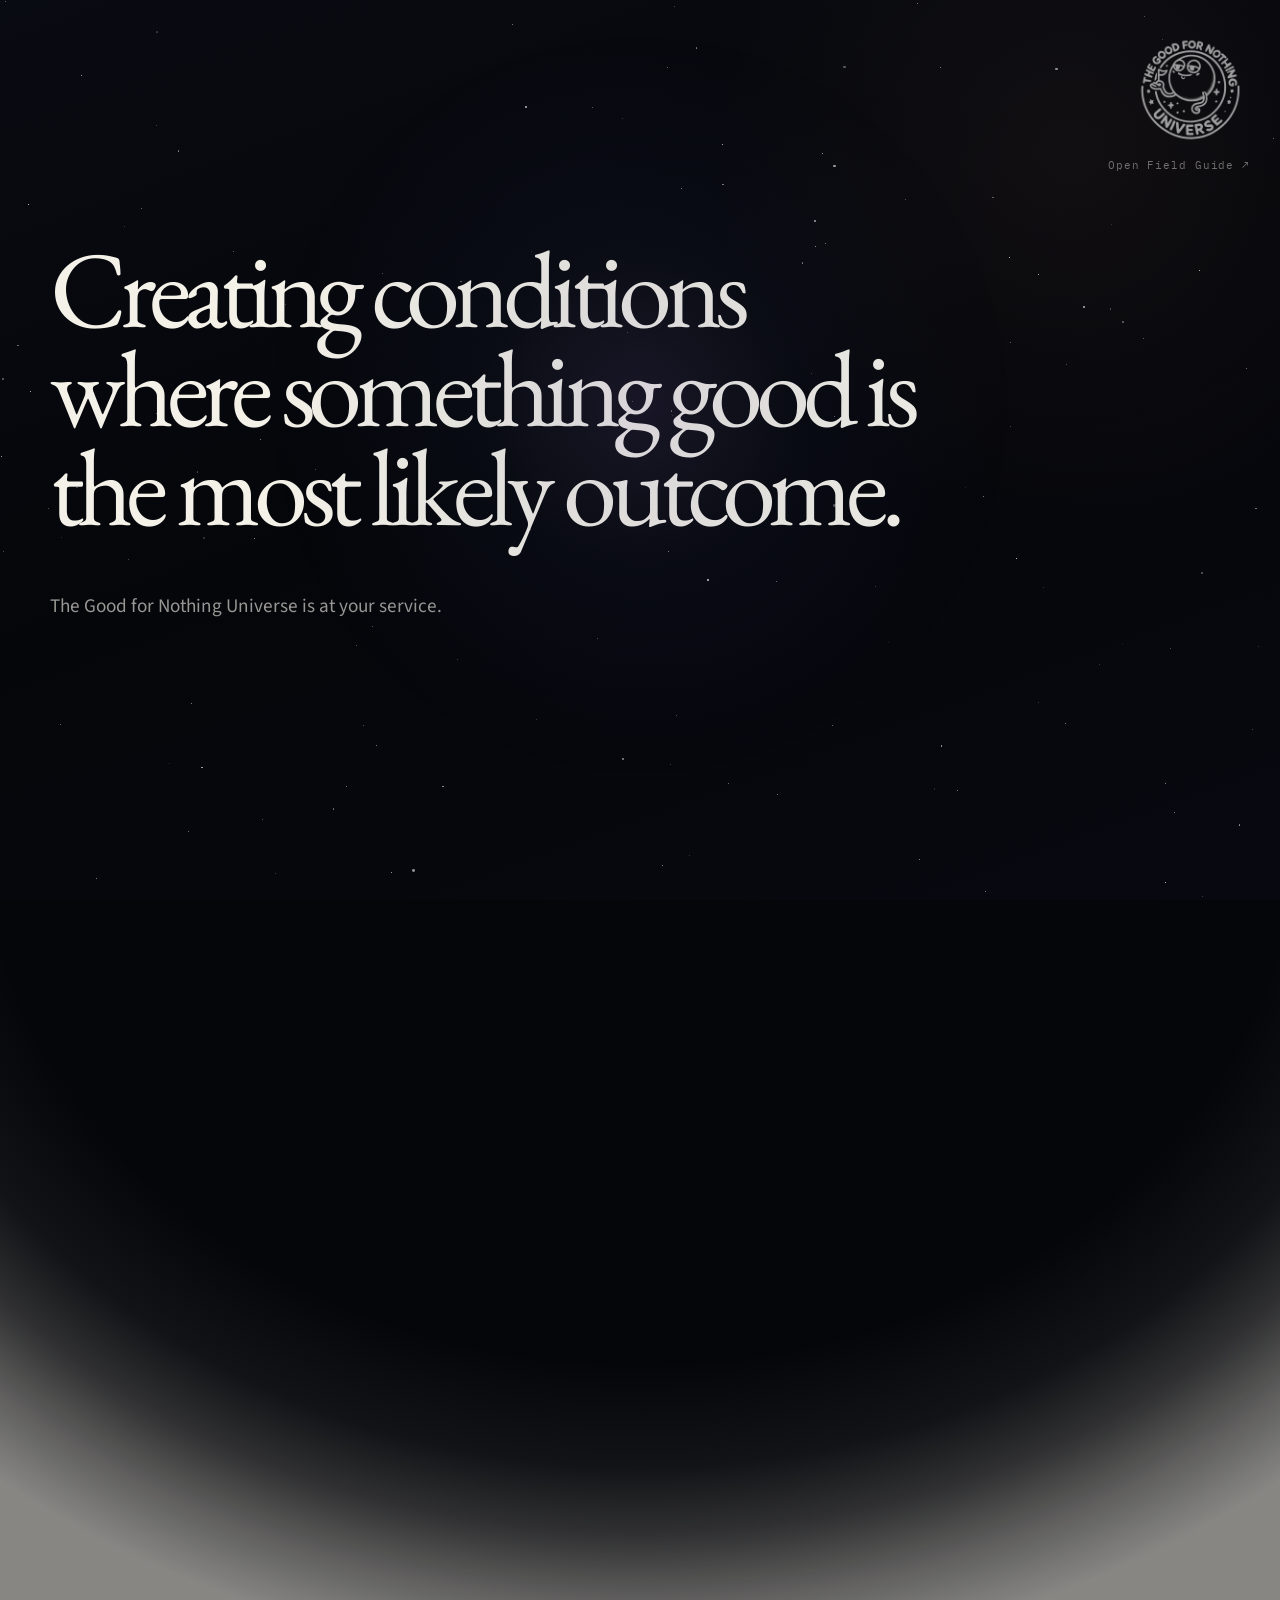
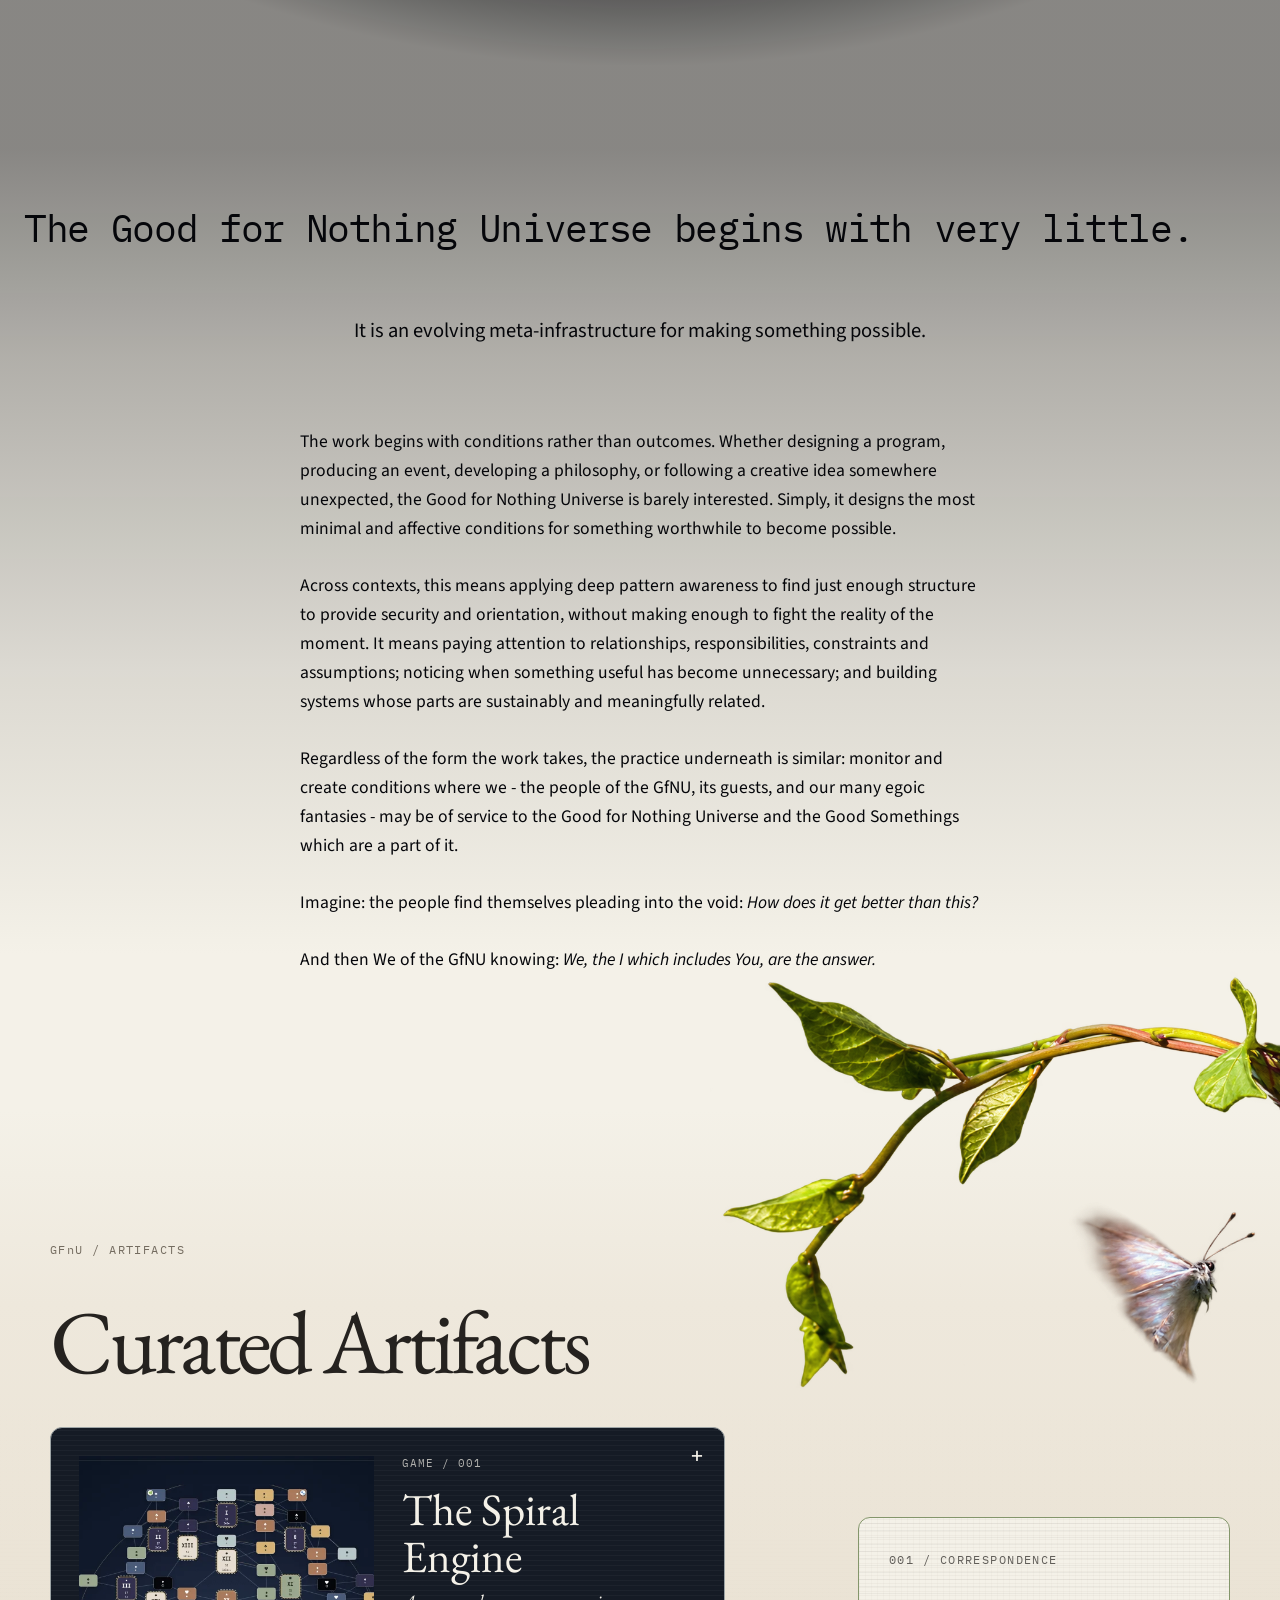
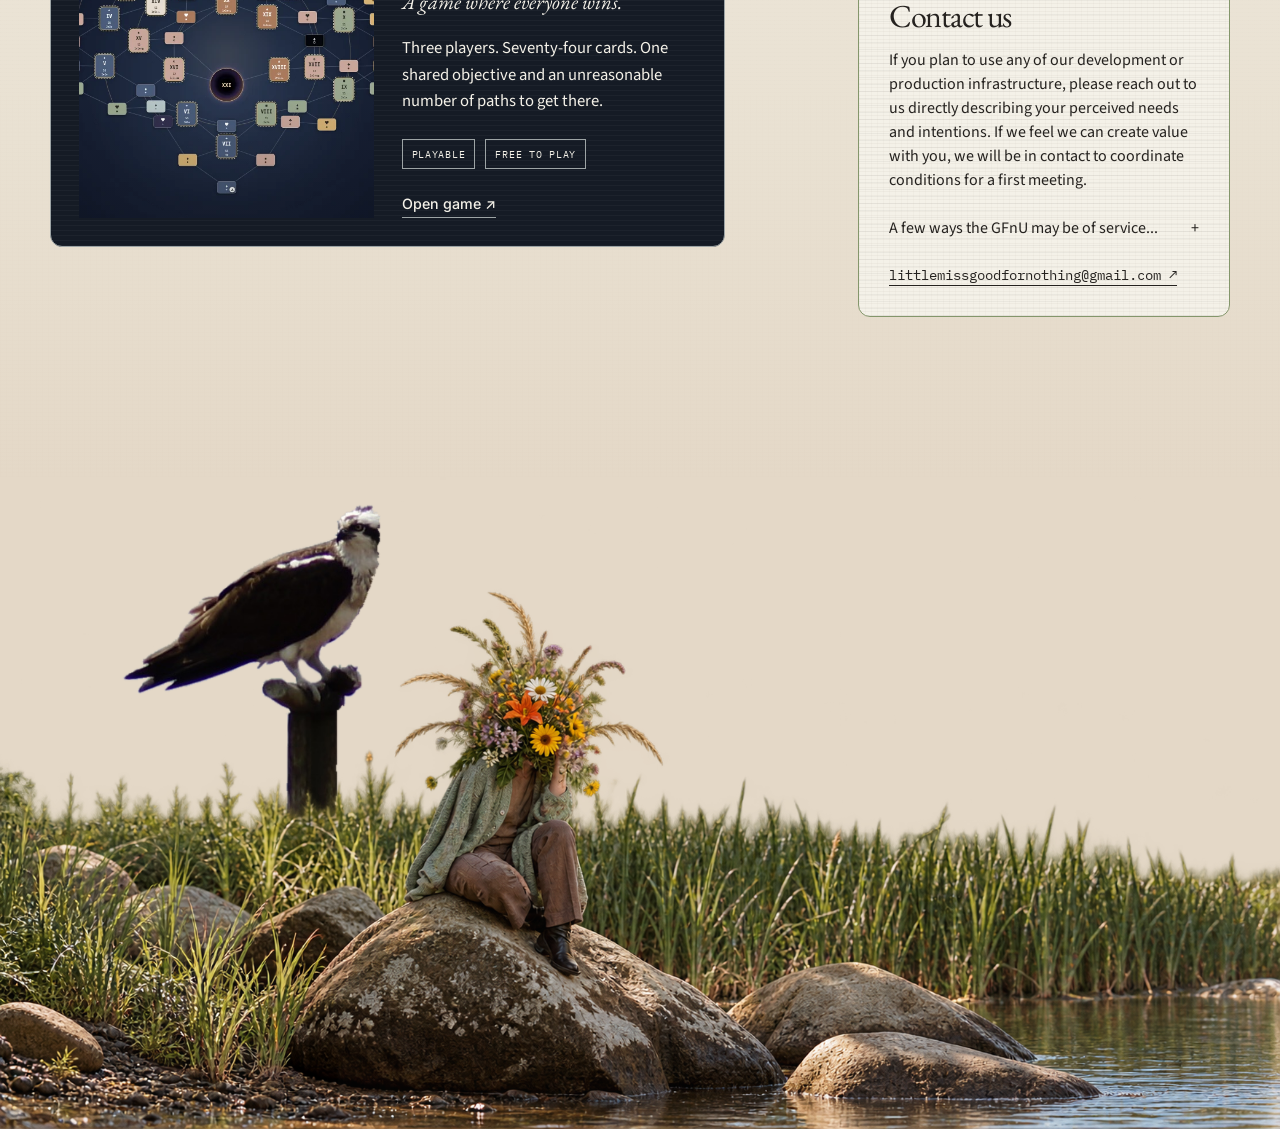
==== index.html @ e0a8537e "replace osprey photo and adjust layering.html" ====
<!doctype html>
<html lang="en">
<head>
<meta charset="utf-8">
<meta name="viewport" content="width=device-width,initial-scale=1">
<meta name="theme-color" content="#05060a">
<title>Good for Nothing</title>
<link rel="preconnect" href="https://fonts.googleapis.com">
<link rel="preconnect" href="https://fonts.gstatic.com" crossorigin>
<link href="https://fonts.googleapis.com/css2?family=EB+Garamond:wght@400;500&family=IBM+Plex+Mono:wght@400;500&family=Inter:wght@400;500&family=Source+Sans+3:wght@400;500&display=swap" rel="stylesheet">
<style>
:root{
  --x:50%;
  --y:45%;
  --ink:#f4f1e8;
  --muted:rgba(244,241,232,.62);
  --open-sky: #8FB8C7;
  --weathered-teal: #4F8F8A;
  --lichen: #84966B;
  --terracotta: #B66F52;
  --pink-salt: #D0A19A;
  --font-display: "EB Garamond", serif;
  --font-body: "Source Sans 3", sans-serif;
  --font-ui: "Inter", sans-serif;
  --font-correspondence: "IBM Plex Mono", monospace;
  --radius:12px;
}
*{box-sizing:border-box}
html {
  width: 100%;
  max-width: 100%;
  overflow-x: clip;
}

body {
  margin: 0;
  width: 100%;
  max-width: 100%;
  overflow-x: clip;

  background: #05060a;
  color: var(--ink);
  font-family: var(--font-body);
}
.cosmos{
  position:fixed;
  inset:0;
  z-index:-2;
  overflow:hidden;
  background:
    radial-gradient(
      circle at 84% 18%,
      rgba(169,122,93,.07),
      transparent 28%
    ),
    linear-gradient(
      160deg,
      #090b12,
      #05060a 48%,
      #080810
    );
}
.star{
  position:absolute;
  border-radius:50%;
  background:white;
  pointer-events:none;
}
.page-glow {
  position: fixed;
  inset: 0;
  z-index: 2;
  pointer-events: none;
  mix-blend-mode: normal;
  background:
    radial-gradient(
      circle at var(--x) var(--y),
      color-mix(in srgb, var(--orb-color) 20%, transparent),
      rgba(49, 64, 109, .09) 20%,
      transparent 46%
    );
}
main{
  min-height:100svh;
  width:min(1180px,calc(100% - 48px));
  margin:auto;
  display:flex;
  flex-direction:column;
  justify-content:center;
padding: 8vh 0;
}
.earthward {
  position: relative;
  isolation: isolate;
}

.ground {
  position: relative;
  z-index: 2;
  overflow-x: clip;
}

.artifacts {
  z-index: 1;
}
.descent {
  height: 85vh;
  background:
    radial-gradient(
      ellipse 105% 145% at 50% -10%,
      transparent 0%,
      transparent 48%,
      rgba(244, 241, 232, .06) 58%,
      rgba(244, 241, 232, .18) 64%,
      rgba(244, 241, 232, .38) 70%,
      rgba(244, 241, 232, .55) 76%
    );
}
.ground {
  min-height: 100svh;
  color: #05060a;
  padding: 12vh max(24px, calc((100% - 1400px) / 2));
  background:
  linear-gradient(
  to bottom,
  rgba(244, 241, 232, .55) 0%,
  rgba(244, 241, 232, .55) 8%,
  rgba(244, 241, 232, .72) 28%,
  rgba(244, 241, 232, .9) 58%,
  var(--ink) 85%
);
}
.ground h2.intro-mono {
  font-family: var(--gfn-font-mono, "IBM Plex Mono", monospace);
  font-size: clamp(2.2rem, 3vw, 4rem);
  font-weight: 400;
  line-height: 1.2;
  letter-spacing: -0.035em;
}


.ground-intro {
  margin: 64px auto 0;
  max-width: 680px;
  color: #05060a;
  font-family: var(--font-body);
  font-size: clamp(1.15rem, 1.6vw, 1.4rem);
  line-height: 1.55;
  text-align: center;
}
.ground-body {
  max-width: 680px;
  margin: 80px auto 0;
  display: flex;
  flex-direction: column;
}
.ground-body p {
  width: 100%;
  margin: 0 0 28px;
  color: #05060a;
  font-family: var(--font-body);
  font-size: 1.1rem;
  line-height: 1.65;
}
.logo{
  width:120px;
  height:auto;
  margin-bottom:0px;
  align-self:flex-end;
  opacity: .62;
  transition:opacity 1.5s ease; 
  animation: float 12s ease-in-out infinite;
  }
.logo-button {
  position: absolute;
  top: 30px;
  right: 30px;

  display: flex;
  flex-direction: column-reverse;
  align-items: center;
  gap: 8px;

  padding: 0;
  border: 0;
  background: transparent;
  cursor: pointer;
}
.logo-button .logo {
  display: block;
}
.logo-callout {
    margin-bottom: 0;

  color: var(--muted);
  font-family: var(--font-correspondence);
  font-size: .7rem;
  font-weight: 400;
  letter-spacing: .08em;
  white-space: nowrap;

  opacity: .7;
  transition: opacity .6s ease;
}

.logo-button:hover .logo-callout,
.logo-button:focus-visible .logo-callout {
  opacity: 1;
}

@media (max-width: 600px) {
  .logo-button {
    gap: 12px;
  }

  .logo-callout {
    font-size: .6rem;
    letter-spacing: .03em;
  }
}
   .logo:hover {
    opacity: 1;
  }
@keyframes float {
  0%, 100% {
    transform: translateY(0);
  }
  50% {
    transform: translateY(-8px);
  }
}

h1{
  max-width:1080px;
  margin:-40px 0 0;
  font-family:var(--font-display);
  font-size:clamp(3.5rem,8.5vw,8.6rem);
  line-height:.91;
  letter-spacing:-.065em;
  font-weight:400;
  text-wrap:balance
}
main p{
  margin:56px 0 0 0;
  width:min(520px,100%);
  color:var(--muted);
  font-size:clamp(1rem,1.5vw,1.25rem);
  line-height:1.5
}
.artifacts {
  position: relative;
  isolation: isolate;
  overflow: hidden;

  color: #25221f;
  padding: 120px 24px 160px;

  background-color: #e9e1d2;
background-image:
  linear-gradient(
      to bottom,
      #f4f1e8 0%,
      #eee8dc 20%,
      #e9e1d2 65%,
      #e4d8c7 100%
    );
}
  .artifacts::before {
  content: "";
  position: absolute;
  inset: 0;
  z-index: -1;
  pointer-events: none;

  opacity: .18;

  background-image:
    repeating-linear-gradient(
      0deg,
      rgba(91, 68, 47, .035) 0px,
      rgba(91, 68, 47, .035) 1px,
      transparent 1px,
      transparent 4px
    ),
    repeating-linear-gradient(
      90deg,
      rgba(91, 68, 47, .025) 0px,
      rgba(91, 68, 47, .025) 1px,
      transparent 1px,
      transparent 6px
    );

  -webkit-mask-image: linear-gradient(
    to bottom,
    transparent 0%,
    transparent 12%,
    black 65%
  );

  mask-image: linear-gradient(
    to bottom,
    transparent 0%,
    transparent 12%,
    black 65%
  );
}

.artifacts-inner {
  position: relative;
  z-index: 1;

  width: min(1180px, 100%);
  margin: 0 auto;
}

.artifacts-label {
  font-family: var(--font-correspondence);
  font-size: .75rem;
  letter-spacing: .12em;
  color: #746c60;
}

.artifacts h2 {
  font-family: var(--font-display);
  font-size: clamp(3.5rem, 7vw, 7rem);
  font-weight: 400;
  line-height: 1;
  letter-spacing: -.04em;
  margin: 40px 0;
}

.artifacts-item {
  min-width: 0;
  padding: 28px;
  border: 1px solid rgba(37, 34, 31, .22);
  min-height: 260px;
  border-radius: var(--radius);
}

.artifacts-number {
  font-family: var(--font-correspondence);
  font-size: .75rem;
  color: #746c60;
}

.artifacts-item h3 {
  font-family: var(--font-display);
  font-size: 2rem;
  font-weight: 400;
  margin: 60px 0 12px;
}

.artifacts-item p {
  font-size: 1rem;
  line-height: 1.5;
}
@media(max-width:700px){
  main{width:calc(100% - 32px)}
  h1{font-size:clamp(3.1rem,15vw,5.4rem);line-height:.93}
  main p{margin:42px 0 0}}

.ground h2.intro-mono {
  font-family: var(--gfn-font-mono, "IBM Plex Mono", monospace);
}
  
/* Environmental fragment: arching vine */

.environment-test {
  position: relative;
  height: 0;
  overflow: visible;
  pointer-events: none;
}

.environment-test-image {
  display: block;
  position: absolute;

  width: min(80vw, 950px);
  max-width: none;
  height: auto;

  top: -50px;
  left: 125%;

  transform: translateX(-50%);
  pointer-events: none;
}
.living-landscape {
  position: relative;
  z-index: 2;
  isolation: isolate;

  display: flex;
  align-items: flex-end;

  width: 100%;
  min-width: 0;
  min-height: 0;

  overflow: hidden;

  background-color: #e4d8c7;
  background-image: none;
}

.living-landscape-image {
  display: block;
  position: relative;
  z-index: 2;

  width: 100%;
  max-width: 100%;
  height: auto;

  object-fit: contain;
  object-position: bottom center;
}
  .landscape-osprey {
  position: absolute;
  z-index: 2;

  bottom: 0;
  left: 7%;

  width: clamp(180px, 24vw, 370px);
  height: auto;

  pointer-events: none;
}

  .landscape-osprey {
  position: absolute;
  z-index: 1;

  left: 7%;
  bottom: 0;

  width: clamp(160px, 23vw, 350px);
  height: auto;

  pointer-events: none;
}

@media (max-width: 700px) {
  .landscape-osprey {
    left: 2%;
    width: 34%;
  }
}

@media (max-width: 700px) {
  .landscape-osprey {
    left: 0;
    width: 38%;
  }
}
  
</style>
  
<link rel="stylesheet" href="components/brand.css">
<link rel="stylesheet" href="components/scrapbook.css">
<link rel="stylesheet" href="artifacts/spiral-engine/element.css">
<link rel="stylesheet" href="artifacts/contact/element.css">
<link rel="stylesheet" href="field-guide.css">
  
</head>
<body data-guide-page="landing">
  <div class="page-glow" aria-hidden="true"></div>
<div class="cosmos" aria-hidden="true"></div>
<main>
<button
  class="logo-button"
  type="button"
  aria-label="Open GFnU Field Guide"
  title="Open Field Guide"
>
  <span class="logo-callout" aria-hidden="true">
    Open Field Guide ↗
  </span>

  <img
    class="logo"
    src="assets/logo/gfnu-logo-white.png"
    alt=""
  >
</button>
<h1>Creating conditions where something good is the most likely outcome.</h1>
<p>The Good for Nothing Universe is at your service.</p>

</main>
  <div class="earthward">
  <div class="descent"></div>
  <section class="ground">
<h2 class="intro-mono">The Good for Nothing Universe begins with very little.</h2>
    <p class="ground-intro">  It is an evolving meta-infrastructure for making something possible.</p>
<div class="ground-body">
  <p>
    The work begins with conditions rather than outcomes. Whether designing a program, producing an event, developing a philosophy, or following a creative idea somewhere unexpected, the Good for Nothing Universe is barely interested. Simply, it designs the most minimal and affective conditions for something worthwhile to become possible.
  </p>
  <p>
    Across contexts, this means applying deep pattern awareness to find just enough structure to provide security and orientation, without making enough to fight the reality of the moment. It means paying attention to relationships, responsibilities, constraints and assumptions; noticing when something useful has become unnecessary; and building systems whose parts are sustainably and meaningfully related.
  </p>
  <p>
    Regardless of the form the work takes, the practice underneath is similar: monitor and create conditions where we - the people of the GfNU, its guests, and our many egoic fantasies - may be of service to the Good for Nothing Universe and the Good Somethings which are a part of it.   
  </p>
 <p>
  Imagine: the people find themselves pleading into the void:
  <em>How does it get better than this?</em>
</p>
  <p>
    And then We of the GfNU knowing: 
    <em>We, the I which includes You, are the answer.</em> 
  </p>
<!-- Environmental artifact -->
<div class="environment-test">
  <img
    src="assets/environment/Arching%20Vine%20and%20Hovering%20Moth-2.png"
    alt="Arching vine with a hovering moth"
    class="environment-test-image"
  >
</div>
</div>
</section>
<section class="artifacts" id="artifacts">
  <div class="artifacts-inner">

    <p class="artifacts-label">GFnU / ARTIFACTS</p>

    <h2>Curated Artifacts</h2>

    <div class="artifacts-collection scrapbook" data-scrapbook-mode="cream">

  <div
    class="scrapbook-slot"
    data-artifact="spiral-engine"
     data-surface="ink"
    data-expand-direction="right"
    style="
      --artifact-column: 1 / span 7;
      --artifact-expanded-width: 135%;
    "
  ></div>

  <div
    class="scrapbook-slot"
    data-artifact="contact"
     data-surface="lichen"
    data-expand-direction="left"
    style="
      --artifact-column: 9 / span 4;
      --artifact-offset-y: 90px;
      --artifact-expanded-width: 150%;
    "
  ></div>

</div>

  </div>
</section>

   <section class="living-landscape" aria-label="Living landscape">

  <!-- Osprey: background environmental layer -->
  <img
    src="assets/environment/osprey_original_photo_cutout_v2.png"
    alt="An osprey perched on a weathered wooden post"
    class="landscape-osprey"
    loading="lazy"
    decoding="async"
  >

  <!-- Wildflower landscape: foreground -->
  <img
    src="assets/environment/Wildflower-Headed%20Figure%20by%20the%20Water.png"
    alt="A figure with wildflowers growing from their head, seated among rocks and reeds beside the water."
    class="living-landscape-image"
    loading="lazy"
    decoding="async"
  >

</section>
</section>
</div> 
<script>
const root=document.documentElement;let tx=50,ty=45,x=50,y=45;
  const transitionColors = [
  "#8FB8C7", // open sky
  "#4F8F8A", // weathered teal
  "#84966B", // lichen
  "#B66F52", // terracotta
  "#D0A19A"  // pink salt
];
const transitionColor =
  transitionColors[Math.floor(Math.random() * transitionColors.length)];
root.style.setProperty("--transition-color", transitionColor);
    root.style.setProperty("--orb-color", "#695d9a");
addEventListener("pointermove",e=>{tx=e.clientX/innerWidth*100;ty=e.clientY/innerHeight*100},{passive:true});
  addEventListener("scroll", () => {
  const descent = document.querySelector(".descent");
  const start = descent.offsetTop;
  const end = descent.offsetTop + descent.offsetHeight;
  const progress = Math.min(
    1,
    Math.max(0, (scrollY - start) / (end - start))
  );
  root.style.setProperty("--descent-progress", progress);
  const ground = document.querySelector(".ground");
  const groundStart = ground.offsetTop;
  const groundEnd = ground.offsetTop + ground.offsetHeight * .6;
  const groundProgress = Math.min(
    1,
    Math.max(0, (scrollY - groundStart) / (groundEnd - groundStart))
  );
  const descentColor =
    `color-mix(in srgb, #695d9a ${100 - progress * 100}%, ${transitionColor})`;
  const orbColor =
    `color-mix(in srgb, ${descentColor} ${100 - groundProgress * 100}%, #B57C52)`;
  root.style.setProperty("--orb-color", orbColor);
}, {passive:true});
function breathe(){x+=(tx-x)*.025;y+=(ty-y)*.025;root.style.setProperty("--x",x+"%");root.style.setProperty("--y",y+"%");requestAnimationFrame(breathe)}
if(!matchMedia("(prefers-reduced-motion: reduce)").matches)breathe();
const cosmos=document.querySelector(".cosmos");
for(let i=0;i<140;i++){
  const star=document.createElement("span");
  star.className="star";
  const size=Math.random() < .9
    ? Math.random() * 1.2 + .3
    : Math.random() * 1.8 + 1.2;
  star.style.width=size+"px";
  star.style.height=size+"px";
  star.style.left=Math.random()*100+"%";
  star.style.top=Math.random()*100+"%";
  star.style.opacity=Math.random()*.65+.15;
  cosmos.appendChild(star);
}
</script>

<script src="components/artifact-coordinator.js"></script>
<script src="components/artifact-loader.js"></script>

<script>
document.addEventListener('artifacts:ready', () => {
  const space = document.querySelector('.artifacts-collection');
  if (!space) return;

  const coordinator = createArtifactCoordinator(space);

  space.querySelectorAll('.scrapbook-slot').forEach(slot => {
    coordinator.register(slot);
 
  });
});
  
</script>
<script src="field-guide.js"></script>

</body>
</html>
---- components/brand.css ----
/*
  GOOD FOR NOTHING UNIVERSE
  Shared visual language

  Artifacts retain their individual identities.
  The brand system provides common choices
  and consistent interface controls.
*/

:root {
  /* Typography */
  --gfn-font-display: "EB Garamond", serif;
  --gfn-font-body: "Source Sans 3", sans-serif;
  --gfn-font-ui: "Inter", sans-serif;
  --gfn-font-mono: "IBM Plex Mono", monospace;

 /* Foundational colors */
--gfn-cosmos: #05060a;
--gfn-cream: #eee8dc;
--gfn-paper: #f4f1e8;
--gfn-ink: #25221f;

/* Existing universe palette */
--gfn-sky: #8fb8c7;
--gfn-teal: #4f8f8a;
--gfn-lichen: #84966b;
--gfn-terracotta: #b66f52;
--gfn-salt: #d0a19a;
--gfn-purple: #695d9a;
--gfn-fog: #9da4a5;

/* Surface variations */
--gfn-surface-dark: #151b25;
--gfn-surface-lichen: #d9dfcf;
--gfn-surface-terracotta: #dfb8a7;

  /* Shapes */
  --gfn-radius: 12px;
  --gfn-radius-small: 8px;

  /* Boundaries */
  --gfn-border-light: rgba(37, 34, 31, .15);
  --gfn-border-dark: rgba(244, 241, 232, .28);

  /* Motion */
  --gfn-transition: 0.35s ease;
}

/*
  SURFACE OPTIONS

  These are choices, not mandatory backgrounds.
  Each artifact can select its own surface.
*/

.gfn-surface-paper {
  background: var(--gfn-paper);
  color: var(--gfn-ink);
  border: 1px solid var(--gfn-border-light);
  border-radius: var(--gfn-radius);
}

.gfn-surface-cream {
  background: var(--gfn-cream);
  color: var(--gfn-ink);
  border: 1px solid var(--gfn-border-light);
  border-radius: var(--gfn-radius);
}

.gfn-surface-dark {
  background: #151b25;
  color: var(--gfn-paper);
  border: 1px solid var(--gfn-border-dark);
  border-radius: var(--gfn-radius);
}

.gfn-surface-lichen {
  background: #d9dfcf;
  color: var(--gfn-ink);
  border: 1px solid var(--gfn-border-light);
  border-radius: var(--gfn-radius);
}

.gfn-surface-terracotta {
  background: #dfb8a7;
  color: var(--gfn-ink);
  border: 1px solid var(--gfn-border-light);
  border-radius: var(--gfn-radius);
}

/* Optional subtle paper texture */

.gfn-texture-paper {
  background-image:
    repeating-linear-gradient(
      0deg,
      rgba(91, 68, 47, .025) 0px,
      rgba(91, 68, 47, .025) 1px,
      transparent 1px,
      transparent 4px
    ),
    repeating-linear-gradient(
      90deg,
      rgba(91, 68, 47, .018) 0px,
      rgba(91, 68, 47, .018) 1px,
      transparent 1px,
      transparent 6px
    );
}

/*
  SHARED CLOSE CONTROL

  Use this class for artifact-close buttons
  and space-close buttons.
*/

.gfn-close {
  position: absolute;
  top: 18px;
  right: 20px;
  z-index: 20;

  display: grid;
  place-items: center;

  width: 32px;
  height: 32px;
  padding: 0;

  border: none;
  background: transparent;
  color: inherit;

  font-family: var(--gfn-font-ui);
  font-size: 1.6rem;
  font-weight: 400;
  line-height: 1;

  cursor: pointer;
  opacity: .8;
  transition: opacity var(--gfn-transition);
}

.gfn-close:hover {
  opacity: 1;
}

.gfn-close:focus-visible {
  outline: 2px solid var(--gfn-teal);
  outline-offset: 4px;
}

.gfn-close[hidden] {
  display: none;
}

@media (prefers-reduced-motion: reduce) {
  .gfn-close {
    transition: none;
  }
}
/* Shared artifact expand control */

.artifact-expand {

  position: absolute;

  top: 16px;

  right: 20px;

  z-index: 2;

  padding: 0;

  border: 0;

  background: transparent;

  color: inherit;

  font-family: var(--gfn-font-ui);

  font-size: 1.35rem;

  line-height: 1;

  cursor: pointer;

}

.artifact-expand[hidden] {

  display: none;

}
/* Shared brightening for interactive text */

.gfn-link-brighten {
  color: var(--gfn-link-rest, rgba(244, 241, 232, .62));
  transition: color 1.5s ease;
}

.gfn-link-brighten:hover,
.gfn-link-brighten:focus-visible {
  color: var(--gfn-link-bright, #f4f1e8);
}

@media (prefers-reduced-motion: reduce) {
  .gfn-link-brighten {
    transition: none;
  }
}
---- components/scrapbook.css ----
/*
  GFnU SCRAPBOOK
  Shared arrangement and interaction styles.

  The scrapbook manages relationships between artifacts.
  Individual artifacts retain their own visual identities.
*/

/* The hosting space */

.scrapbook {
  display: grid;
  grid-template-columns: repeat(12, minmax(0, 1fr));
  gap: var(--scrapbook-gap, 32px);
  align-items: start;
  position: relative;
}

/* Each artifact occupies a slot in the collection */

.scrapbook-slot {
  position: relative;
  min-width: 0;

  grid-column: var(--artifact-column, auto);
  margin-top: var(--artifact-offset-y, 0px);

  z-index: 1;
}

/* The artifact itself */

.scrapbook-slot > * {
  position: relative;
  width: 100%;
  box-sizing: border-box;

  transition:
    width .5s ease,
    transform .5s ease;
}

/* An expanded artifact can overlap its neighbors */

.scrapbook-slot.is-expanded {
  z-index: 10;
}

.scrapbook-slot.is-expanded > * {
  width: var(--artifact-expanded-width, 135%);
}

/* Expansion can grow in different directions */

.scrapbook-slot[data-expand-direction="left"].is-expanded > * {
  transform: translateX(
    calc(100% - var(--artifact-expanded-width, 135%))
  );
}

.scrapbook-slot[data-expand-direction="right"].is-expanded > * {
  transform: translateX(0);
}

/* Shared close-button behavior */

.scrapbook-slot [data-artifact-close][hidden] {
  display: none;
}

/* Mobile: return to a single-column arrangement */

@media (max-width: 700px) {
  .scrapbook {
    grid-template-columns: 1fr;
    gap: var(--scrapbook-mobile-gap, 28px);
  }

  .scrapbook-slot {
    grid-column: 1;
    margin-top: 0;
  }

  .scrapbook-slot.is-expanded > * {
    width: 100%;
    transform: none;
  }
}

/* Darken neighboring artifacts when one is selected */

.scrapbook > .scrapbook-slot {
  transition: filter .5s ease;
}

.scrapbook:has(> .scrapbook-slot.is-expanded)
> .scrapbook-slot:not(.is-expanded) {
  filter: brightness(.4);
}

/* Respect reduced-motion preferences */

@media (prefers-reduced-motion: reduce) {
  .scrapbook-slot > * {
    transition: none;
  }

  .scrapbook > .scrapbook-slot {
    transition: none;
  }
}

/*
  SCRAPBOOK ENVIRONMENTS

  The host chooses the environment.
  Surface treatments can respond to it.
*/

.scrapbook[data-scrapbook-mode] .scrapbook-slot:not([data-surface]) {
  --scrapbook-surface: var(--scrapbook-surface-default);
  --scrapbook-foreground: var(--scrapbook-foreground-default);
  --scrapbook-border: var(--scrapbook-border-default);
}

/*
  SHARED ARTIFACT SURFACES

  Applied to loaded elements, not their slots.
  Only active in scrapbooks with an explicit mode.
*/

.scrapbook[data-scrapbook-mode] .scrapbook-slot
  > :is(.game-artifact, .contact-block) {
  background-color: var(--scrapbook-surface, var(--gfn-paper));
  background-image: var(--scrapbook-texture, none);
  color: var(--scrapbook-foreground, var(--gfn-ink));
  border-color: var(--scrapbook-border, var(--gfn-border-light));
}


/* Internal details follow the selected foreground */

.scrapbook[data-scrapbook-mode] .game-number,
.scrapbook[data-scrapbook-mode] .block-label {
  color: var(--scrapbook-foreground);
  opacity: .7;
}

.scrapbook[data-scrapbook-mode] .game-status span {
  border-color: var(--scrapbook-border);
}

.scrapbook[data-scrapbook-mode] .game-launch,
.scrapbook[data-scrapbook-mode] .block-toggle,
.scrapbook[data-scrapbook-mode] .contact-email {
  color: var(--scrapbook-foreground);
  border-color: var(--scrapbook-border);
}

/*
  SCRAPBOOK SURFACE PALETTE

  The host selects a treatment using data-surface.
  Treatments affect the loaded element through
  the shared scrapbook surface variables.
*/

/* Archival ink */

.scrapbook-slot[data-surface="ink"] {
 --scrapbook-surface: var(--gfn-surface-dark);
--scrapbook-foreground: var(--gfn-paper);
--scrapbook-border: var(--gfn-fog);

  --scrapbook-texture:
    repeating-linear-gradient(
      0deg,
      rgba(244, 241, 232, .035) 0px,
      rgba(244, 241, 232, .035) 1px,
      transparent 1px,
      transparent 5px
    );
}

/* Weathered teal */

.scrapbook-slot[data-surface="teal"] {
 --scrapbook-surface: var(--gfn-paper);
--scrapbook-foreground: var(--gfn-ink);
--scrapbook-border: var(--gfn-teal);

  --scrapbook-texture:
    repeating-linear-gradient(
      90deg,
      rgba(5, 6, 10, .035) 0px,
      rgba(5, 6, 10, .035) 1px,
      transparent 1px,
      transparent 6px
    );
}

/* Lichen */

.scrapbook-slot[data-surface="lichen"] {
--scrapbook-surface: var(--gfn-paper);
--scrapbook-foreground: var(--gfn-ink);
--scrapbook-border: var(--gfn-lichen);

  --scrapbook-texture:
    repeating-linear-gradient(
      0deg,
      rgba(5, 6, 10, .045) 0px,
      rgba(5, 6, 10, .045) 1px,
      transparent 1px,
      transparent 7px
    );
}

/* Terracotta */

.scrapbook-slot[data-surface="terracotta"] {
--scrapbook-surface: var(--gfn-terracotta);
--scrapbook-foreground: var(--gfn-cosmos);
--scrapbook-border: var(--gfn-paper);

  --scrapbook-texture:
    repeating-linear-gradient(
      90deg,
      rgba(244, 241, 232, .07) 0px,
      rgba(244, 241, 232, .07) 1px,
      transparent 1px,
      transparent 5px
    );
}

/* Open sky */

.scrapbook-slot[data-surface="sky"] {
--scrapbook-surface: var(--gfn-cream);
--scrapbook-foreground: var(--gfn-ink);
--scrapbook-border: var(--gfn-sky);

  --scrapbook-texture:
    repeating-linear-gradient(
      0deg,
      rgba(5, 6, 10, .035) 0px,
      rgba(5, 6, 10, .035) 1px,
      transparent 1px,
      transparent 6px
    );
}

/* Pink salt */

.scrapbook-slot[data-surface="salt"] {
--scrapbook-surface: var(--gfn-salt);
--scrapbook-foreground: var(--gfn-ink);
--scrapbook-border: var(--gfn-terracotta);

  --scrapbook-texture:
    repeating-linear-gradient(
      90deg,
      rgba(91, 68, 47, .045) 0px,
      rgba(91, 68, 47, .045) 1px,
      transparent 1px,
      transparent 6px
    );
}

/* Purple */

.scrapbook-slot[data-surface="purple"] {
--scrapbook-surface: var(--gfn-paper);
--scrapbook-foreground: var(--gfn-ink);
--scrapbook-border: var(--gfn-purple);

  --scrapbook-texture:
    repeating-linear-gradient(
      0deg,
      rgba(244, 241, 232, .04) 0px,
      rgba(244, 241, 232, .04) 1px,
      transparent 1px,
      transparent 6px
    );
}


/* Fog — provisional brand color */

.scrapbook-slot[data-surface="fog"] {
  --scrapbook-surface: var(--gfn-fog);
  --scrapbook-foreground: var(--gfn-cosmos);
  --scrapbook-border: var(--gfn-surface-dark);

  --scrapbook-texture:
    repeating-linear-gradient(
      0deg,
      rgba(5, 6, 10, .025) 0px,
      rgba(5, 6, 10, .025) 1px,
      transparent 1px,
      transparent 7px
    );
}
---- artifacts/spiral-engine/element.css ----
/* Spiral Engine artifact surface */

.game-artifact {
  display: grid;
  grid-template-columns: minmax(0, 1fr) minmax(0, 1fr);
  gap: 28px;

  width: 100%;
  min-width: 0;
  padding: 28px;

  background: #eee8dc;
  color: #25221f;

  border: 1px solid rgba(37, 34, 31, .15);
  border-radius: 12px;

  box-sizing: border-box;
}
/* Game preview */

.game-preview {
  position: relative;
  display: flex;
  align-items: center;
  justify-content: center;

  min-width: 0;
  min-height: 260px;
  overflow: hidden;

  background: #080b13;
}

.game-preview::after {
  content: "";
  position: absolute;
  inset: 0;
  pointer-events: none;

  background: linear-gradient(
    0deg,
    rgba(5, 6, 10, .18),
    transparent 35%
  );
}

.game-preview img {
  display: block;
  width: 100%;
  height: 100%;
  min-height: 260px;
  object-fit: cover;
  object-position: center;
}

/* Game information */

.game-information {
  min-width: 0;
}

.game-number {
  font-family: "IBM Plex Mono", monospace;
  font-size: .67rem;
  letter-spacing: .1em;
  color: #746c60;
}

.game-artifact h3 {
  margin: 16px 0 8px;

  font-family: "EB Garamond", serif;
  font-size: clamp(2.2rem, 3.5vw, 3.1rem);
  font-weight: 400;
  line-height: 1.05;
}

.game-subtitle {
  margin: 0 0 20px;

  font-family: "EB Garamond", serif;
  font-size: 1.28rem;
  font-style: italic;
}

.game-description {
  max-width: 390px;
  margin: 0 0 24px;

  font-family: "Source Sans 3", sans-serif;
  font-size: 1.04rem;
  line-height: 1.62;
}

/* Availability labels */

.game-status {
  display: flex;
  flex-wrap: wrap;
  gap: 10px;
  margin: 0 0 24px;
}

.game-status span {
  padding: 7px 9px;

  border: 1px solid rgba(37, 34, 31, .35);

  font-family: "IBM Plex Mono", monospace;
  font-size: .65rem;
  letter-spacing: .07em;
}

/* Link to playable game */

.game-launch {
  display: inline-block;
  padding-bottom: 5px;

  color: #25221f;
  border-bottom: 1px solid #25221f;
  text-decoration: none;

  font-family: "Inter", sans-serif;
  font-size: .89rem;
  font-weight: 500;
}

.game-launch:hover,
.game-launch:focus-visible {
  color: #4f8f8a;
  border-color: #4f8f8a;
}
 
/* Adapt the artifact to narrower spaces */

@media (max-width: 700px) {
  .game-artifact {
    grid-template-columns: 1fr;
  }

  .game-preview,
  .game-preview img {
    min-height: 210px;
  }
}
/* Expanded game framing */

.game-expanded-content {
  grid-column: 1 / -1;
  width: 100%;

  margin-top: 12px;
  padding-top: 28px;

  border-top: 1px solid currentColor;
}

.game-expanded-label {
  margin-bottom: 18px;

  font-family: "IBM Plex Mono", monospace;
  font-size: .67rem;
  letter-spacing: .1em;
  opacity: .7;
}

.game-expanded-content p {
  max-width: none;
  margin: 0 0 18px;

  font-family: "Source Sans 3", sans-serif;
  font-size: 1.04rem;
  line-height: 1.62;
}

.game-expanded-content p:last-child {
  margin-bottom: 0;
}
---- artifacts/contact/element.css ----
/*
  CONTACT US
  Artifact-specific appearance.
*/

.contact-block {
  position: relative;
  isolation: isolate;
  width: 100%;
  padding: 30px;

  background: #eee8dc;
  color: #25221f;
  border: 1px solid rgba(37, 34, 31, .22);
  border-radius: 12px;

  cursor: pointer;
}

/* Subtle archival paper texture */

.contact-block::before {
  content: "";
  position: absolute;
  inset: 0;
  z-index: -1;
  pointer-events: none;
  border-radius: inherit;

  background-image:
    repeating-linear-gradient(
      0deg,
      rgba(91, 68, 47, .035) 0px,
      rgba(91, 68, 47, .035) 1px,
      transparent 1px,
      transparent 4px
    ),
    repeating-linear-gradient(
      90deg,
      rgba(91, 68, 47, .025) 0px,
      rgba(91, 68, 47, .025) 1px,
      transparent 1px,
      transparent 6px
    );
}

.contact-block.expanded {
  cursor: default;
}

/* Archival label */

.block-label {
  font-family: "IBM Plex Mono", monospace;
  font-size: .75rem;
  letter-spacing: .12em;
  color: #746c60;
}

/* Heading and correspondence */

.contact-block h2 {
  margin: 30px 0 12px;
  font-family: "EB Garamond", serif;
  font-size: 2rem;
  font-weight: 400;
}

.contact-block p {
  line-height: 1.5;
}

/* Correspondance email */

.contact-email {
  display: inline-block;
  max-width: 100%;
  overflow-wrap: anywhere;

 color: var(--gfn-teal, #4f8f8a);
  font-family: "IBM Plex Mono", monospace;
  font-size: .85rem;

  text-decoration-thickness: 1px;
  text-underline-offset: 5px;
}

/* Close control */

.contact-close {
  position: absolute;
  top: 18px;
  right: 20px;

  border: none;
  background: transparent;
  color: inherit;

  font-family: "Inter", sans-serif;
  font-size: 1.6rem;
  cursor: pointer;
}

.contact-close[hidden] {
  display: none;
}

/* Contact services expansion */

.contact-services-toggle {
  display: flex;
  align-items: baseline;
  justify-content: space-between;
  gap: 16px;
  width: 100%;

  margin: 24px 0;
  padding: 0;

  border: none;
  border-radius: 0;
  background: transparent;
  color: inherit;

  font-family: var(--gfn-font-body, "Source Sans 3", sans-serif);
  font-size: inherit;
  font-weight: inherit;
  line-height: 1.5;
  text-align: left;

  cursor: pointer;
}
.contact-services-toggle span {
  flex: none;
  font-family: inherit;
  font-size: inherit;
  font-weight: inherit;
  line-height: inherit;
}

.contact-services-toggle[hidden] {
  display: none;
}

.contact-services-expanded {
  margin: 24px 0;
}

.contact-services-expanded[hidden] {
  display: none;
}

.contact-services-expanded p {
  margin: 0 0 18px;
}

.contact-services-expanded ul {
  margin: 0 0 24px;
  padding-left: 20px;
}

.contact-services-expanded li {
  margin-bottom: 16px;
  line-height: 1.6;
}

.contact-services-expanded li:last-child {
  margin-bottom: 0;
}
---- field-guide.css ----
/* GFnU — Shared Field Guide */

/* Small navigation button */

.orientation-mark {
  position: fixed;
  top: 24px;
  right: 24px;
  z-index: 10;

  width: 52px;
  height: 52px;
  padding: 9px;

  border: 1px solid rgba(244, 241, 232, .24);
  border-radius: 50%;

  background: rgba(5, 6, 10, .76);
  backdrop-filter: blur(12px);

  cursor: pointer;
}

.orientation-mark img {
  display: block;
  width: 100%;
  height: 100%;
  object-fit: contain;
}

/* On Landing, the small button appears after scrolling */

body[data-guide-page="landing"] .orientation-mark {
  opacity: 0;
  visibility: hidden;
  transform: translateY(-10px);
  pointer-events: none;

  transition:
    opacity .6s ease,
    transform .6s ease,
    visibility .6s;
}

body[data-guide-page="landing"] .orientation-mark.is-visible {
  opacity: 1;
  visibility: visible;
  transform: translateY(0);
  pointer-events: auto;
}

/* Floating Field Guide */

.field-guide[hidden] {
  display: none;
}

.field-guide {
  position: fixed;
  inset: 0;
  z-index: 20;

  display: flex;
  align-items: center;
  justify-content: center;

  padding: 24px;

  color: var(--ink, #f4f1e8);
  background: rgba(5, 6, 10, .38);
  backdrop-filter: blur(3px);
}

.field-guide-inner {
  position: relative;
  width: min(760px, 100%);
  padding: 72px 48px;

  background: rgba(5, 6, 10, .96);
  border: 1px solid rgba(244, 241, 232, .18);
  border-radius: 14px;

  box-shadow: 0 28px 100px rgba(0, 0, 0, .55);
}

.field-guide-close {
  position: absolute;
  top: 18px;
  right: 24px;

  border: 0;
  background: transparent;
  color: var(--ink, #f4f1e8);

  font-family: var(--font-ui, "Inter", sans-serif);
  font-size: 2rem;
  font-weight: 400;
  cursor: pointer;
}

/* Compass */

.field-guide-compass {
  display: grid;
  grid-template-columns: repeat(3, minmax(0, 1fr));
  grid-template-rows: auto auto auto;
  align-items: center;
  gap: 48px 16px;
  text-align: center;
}

.field-guide-compass a {
  --gfn-link-rest: rgba(244, 241, 232, .62);
  --gfn-link-bright: #f4f1e8;

  color: var(--gfn-link-rest);

  font-family: var(--font-display, "EB Garamond", serif);
  font-size: clamp(1.2rem, 2.5vw, 1.8rem);

  text-decoration: none;
  transition: color 1.5s ease;
}

.field-guide-heading {
  grid-column: 2;
  grid-row: 2;

  display: flex;
  flex-direction: column;
  align-items: center;
  justify-content: center;
  gap: 12px;
  opacity: .38;
}

.field-guide-symbol {
  font-family: var(--font-display, "EB Garamond", serif);
  font-size: 3.5rem;
  line-height: 1;
}

.field-guide-heading h2 {
  margin: 0;

  font-family: var(--font-correspondence, monospace);
  font-size: .8rem;
  font-weight: 400;
  letter-spacing: .12em;
  text-transform: uppercase;

  color: var(--muted, rgba(244, 241, 232, .62));
}

.field-guide-compass a:hover,
.field-guide-compass a:focus-visible {
  color: var(--gfn-link-bright);
}

.field-guide-compass a span {
  display: block;
  margin-bottom: 12px;

  font-family: var(--font-ui, "Inter", sans-serif);
  font-size: 1.2rem;
}

.guide-north {
  grid-column: 2;
  grid-row: 1;
}

.guide-west {
  grid-column: 1;
  grid-row: 2;
}

.guide-east {
  grid-column: 3;
  grid-row: 2;
}

.guide-south {
  grid-column: 2;
  grid-row: 3;
}

.field-guide-compass a[aria-disabled="true"] {
  opacity: .35;
  cursor: default;
}

/* Smaller screens */

@media (max-width: 600px) {
  .field-guide {
    padding: 20px;
  }

  .field-guide-inner {
    padding: 64px 18px;
  }

  .field-guide-compass {
    gap: 48px 8px;
  }

  .field-guide-compass a {
    font-size: 1.1rem;
  }
}

/* Short screens */

@media (max-height: 550px) {
  .field-guide {
    overflow-y: auto;
    align-items: flex-start;
  }

  .field-guide-inner {
    margin: auto;
  }
}
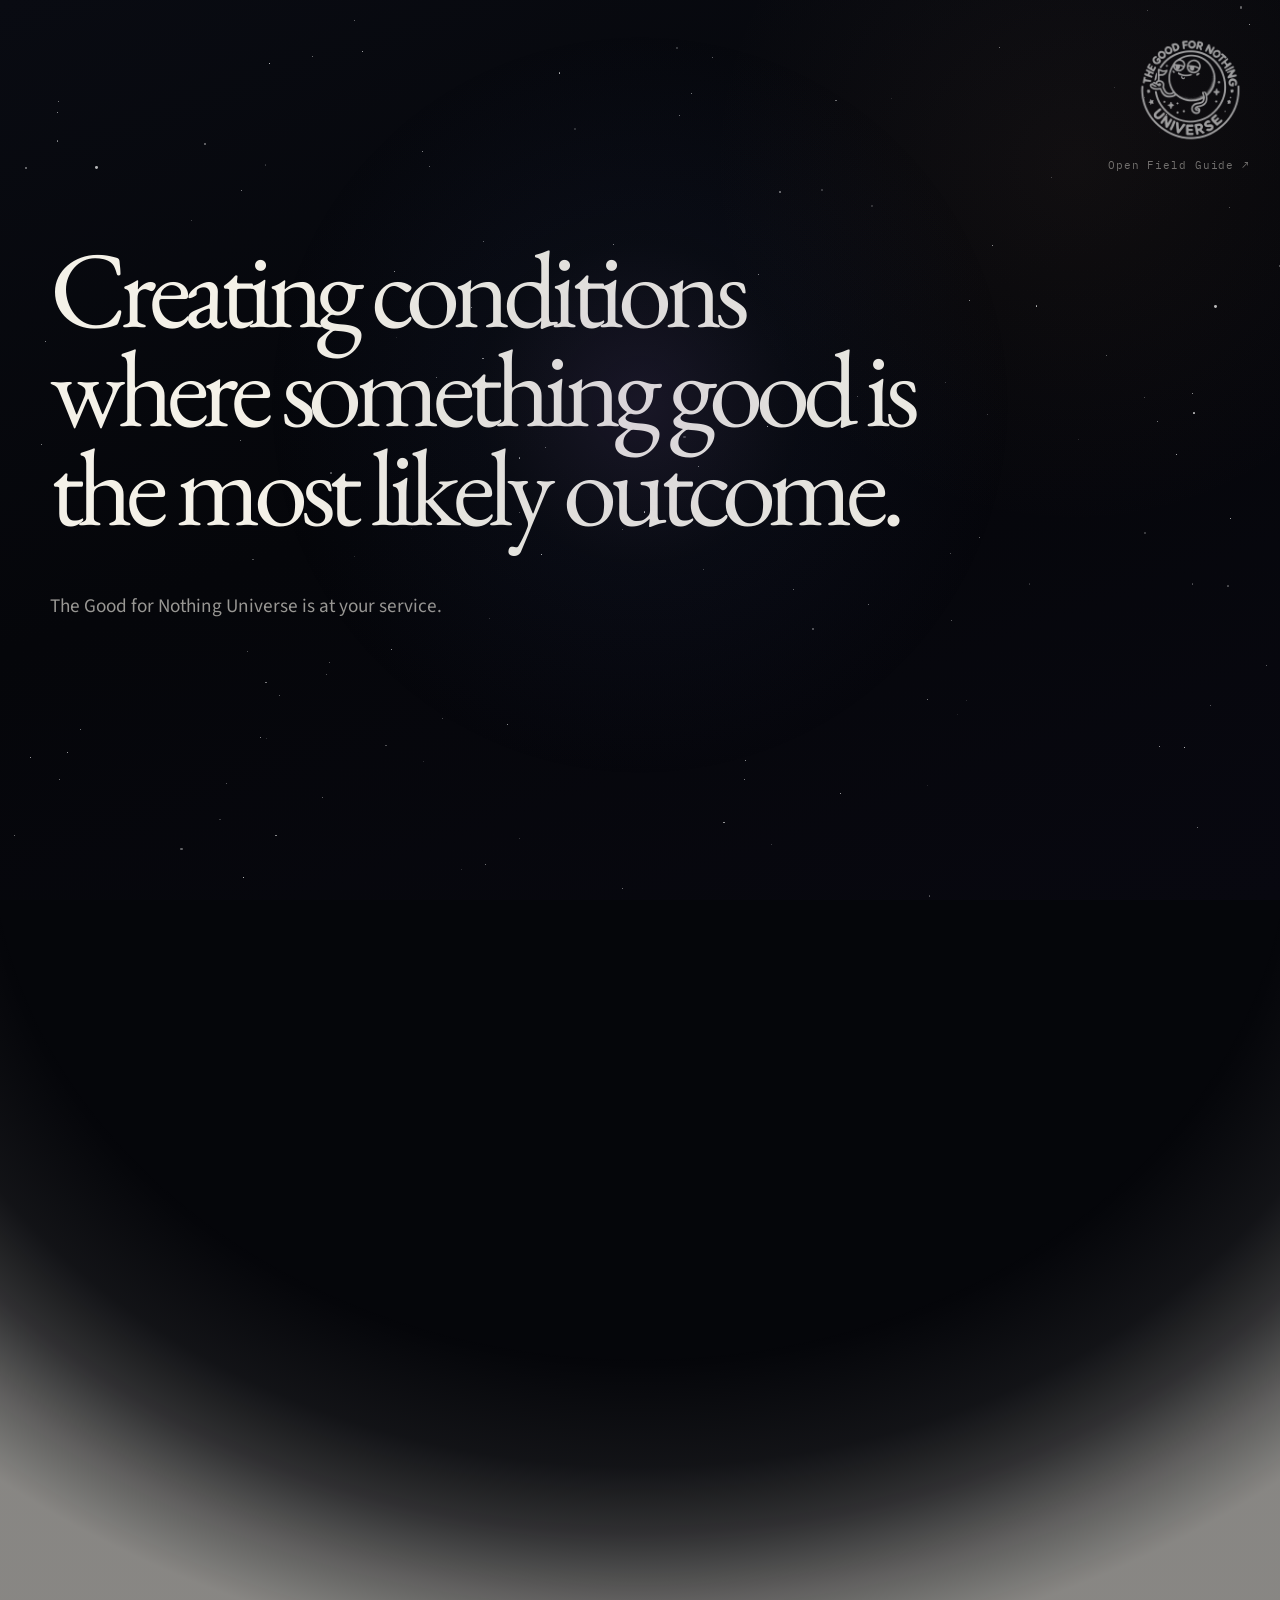
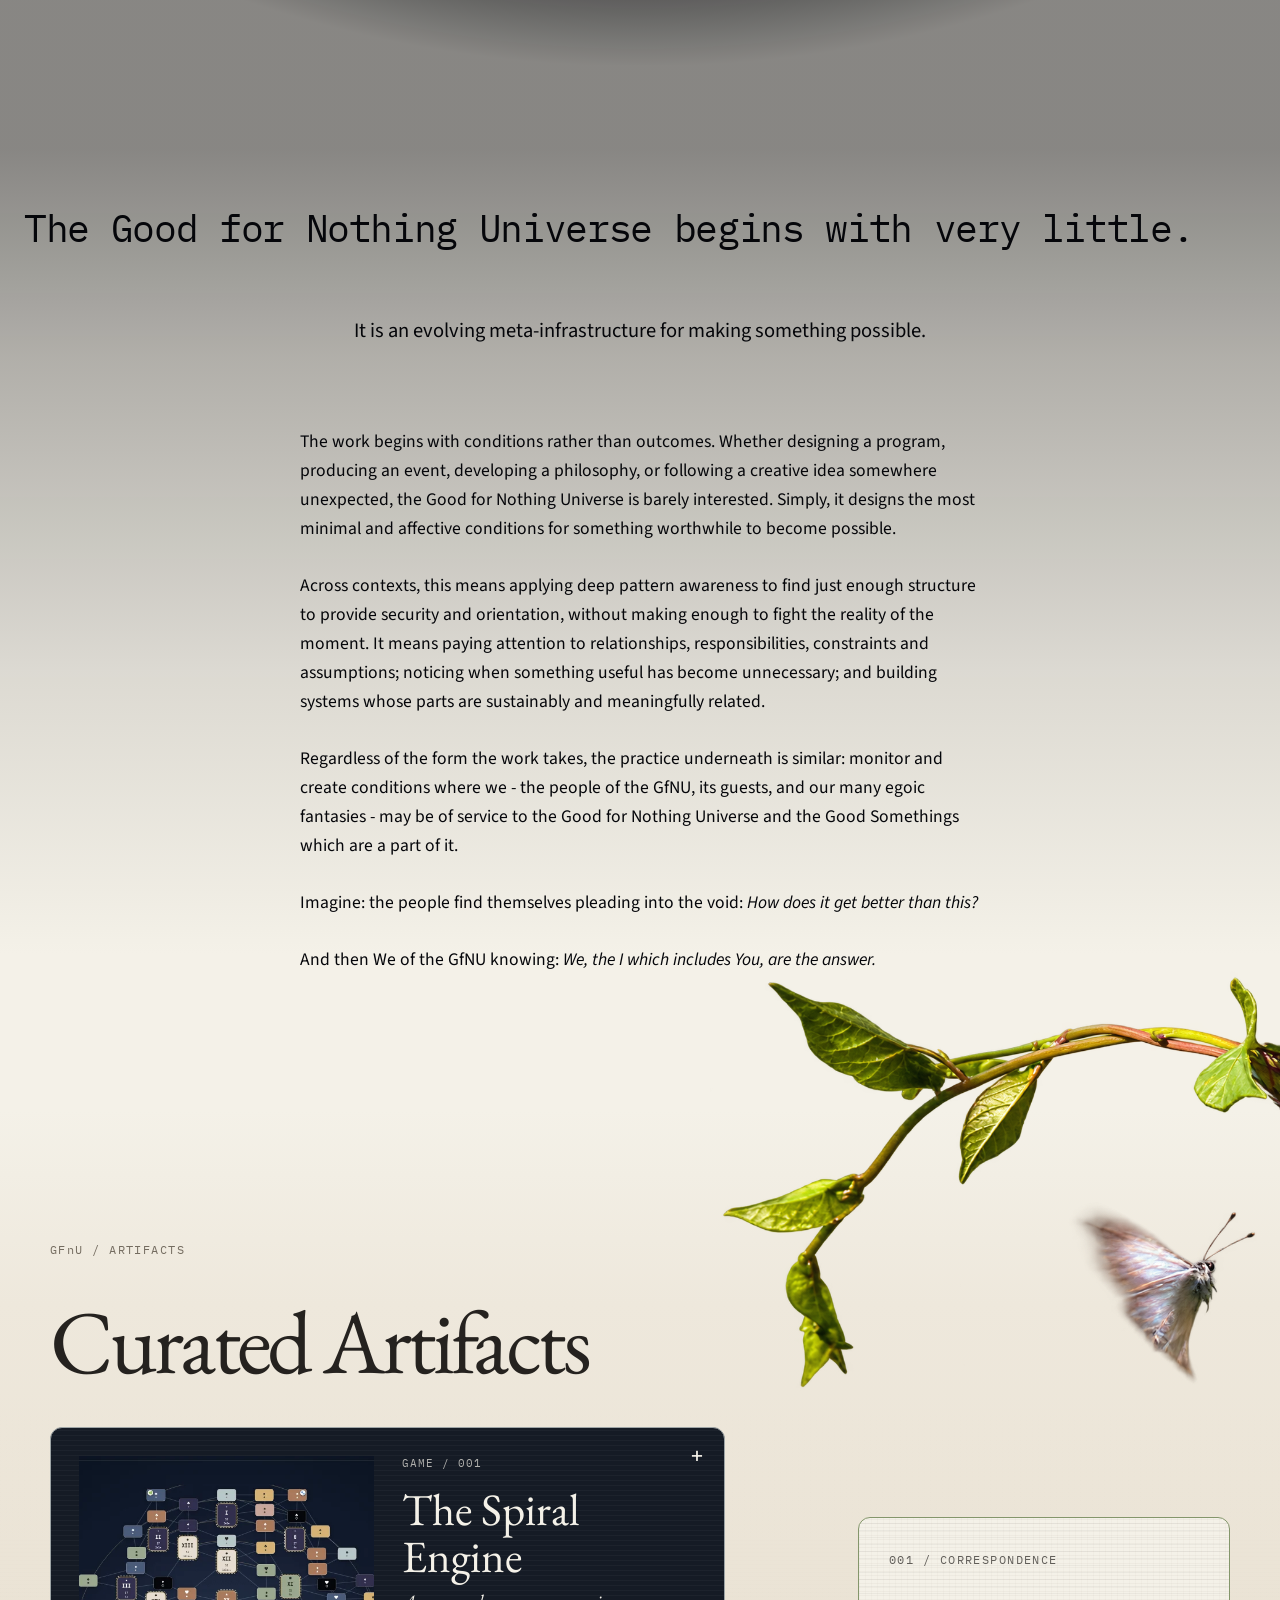
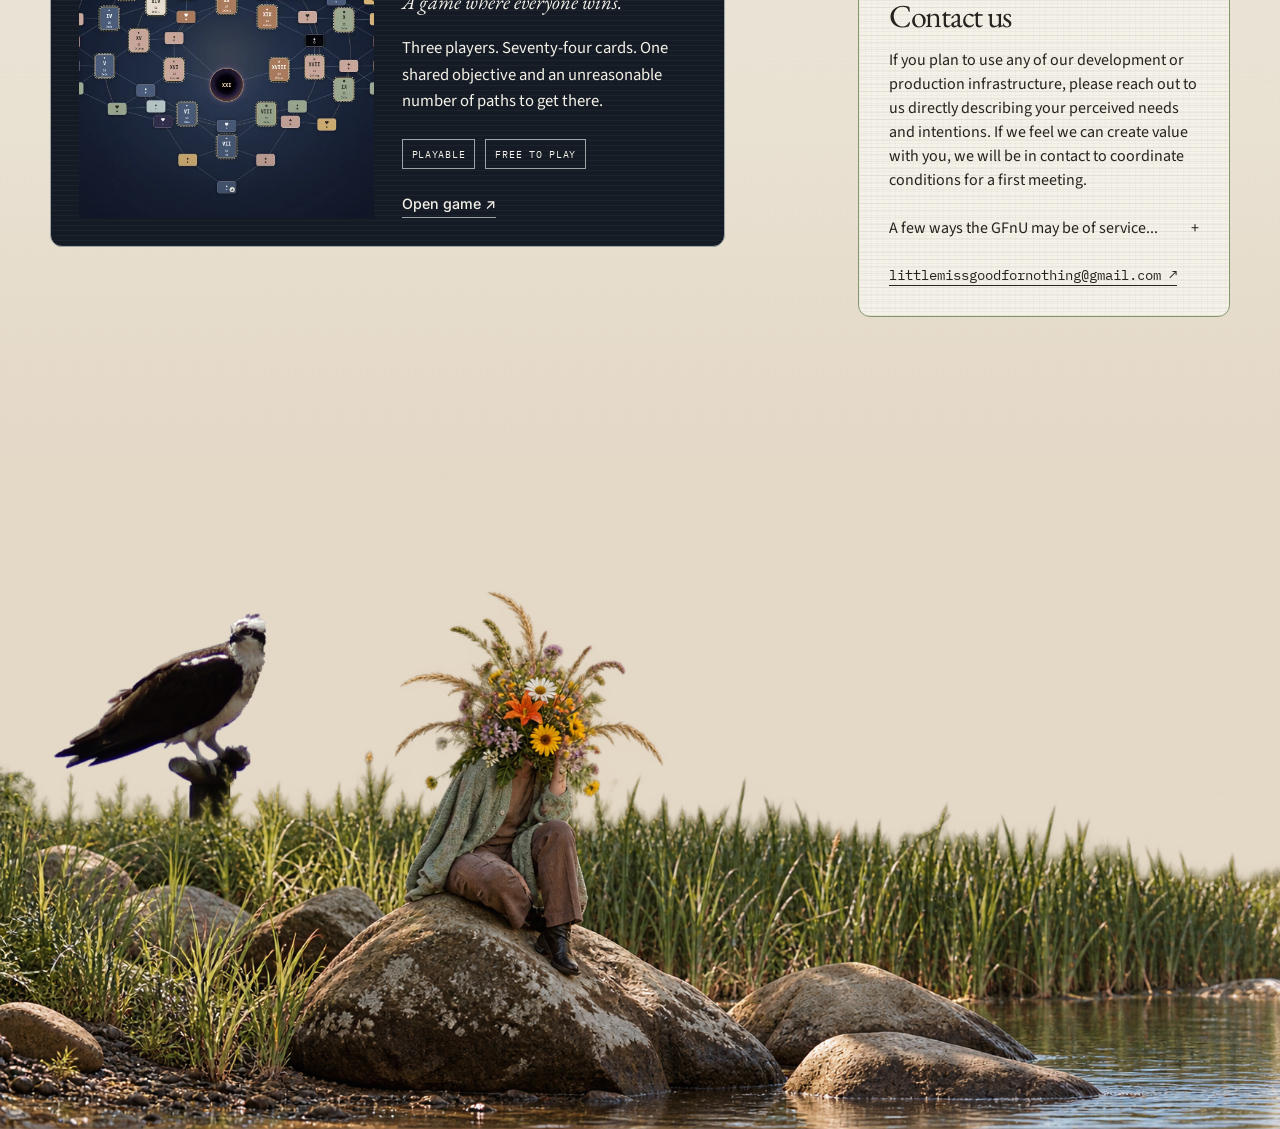
==== commit 40d5546a: "adjust scaling of environmental image osprey.html" ====
--- a/index.html
+++ b/index.html
@@ -429,17 +429,24 @@
   pointer-events: none;
 }
 
-  .landscape-osprey {
+ .landscape-osprey {
   position: absolute;
   z-index: 1;
 
-  left: 7%;
+  left: 2%;
   bottom: 0;
 
-  width: clamp(160px, 23vw, 350px);
+  width: clamp(135px, 19vw, 290px);
   height: auto;
 
   pointer-events: none;
+}
+
+@media (max-width: 700px) {
+  .landscape-osprey {
+    left: -1%;
+    width: 29%;
+  }
 }
 
 @media (max-width: 700px) {
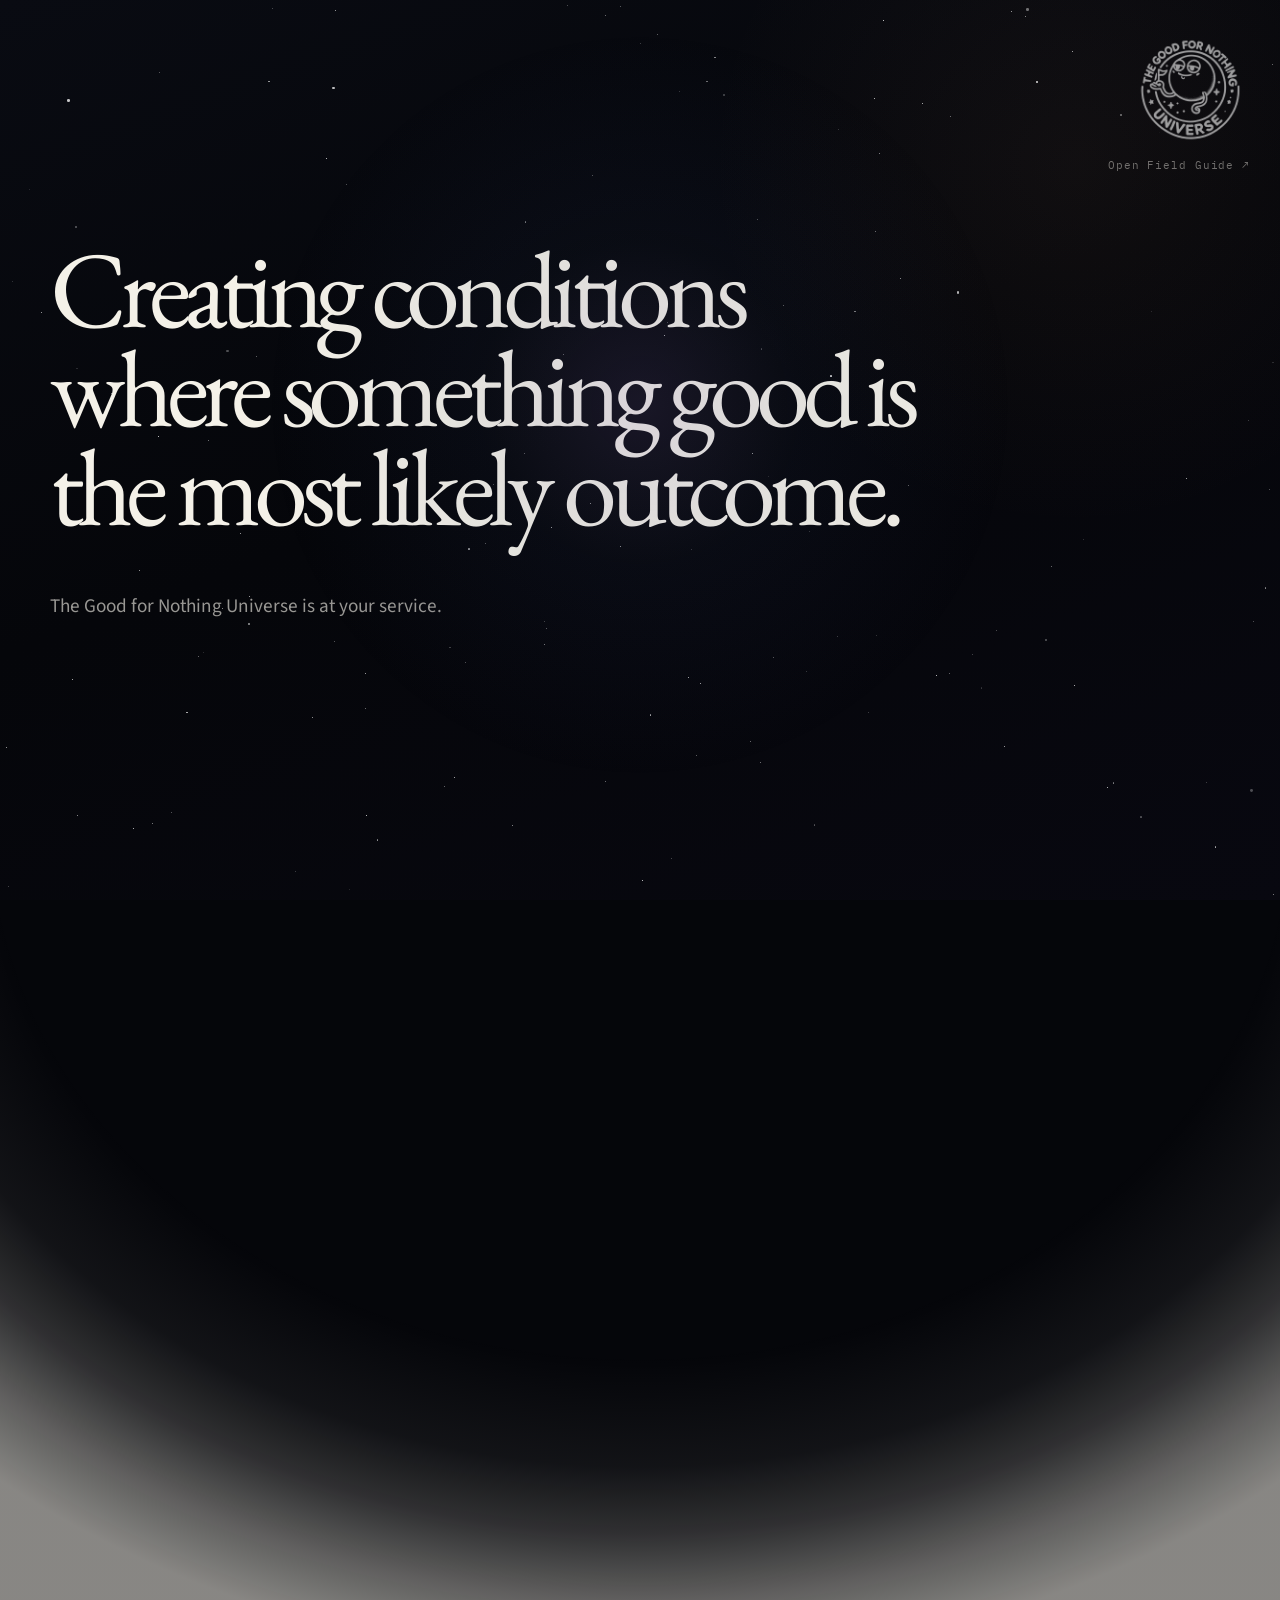
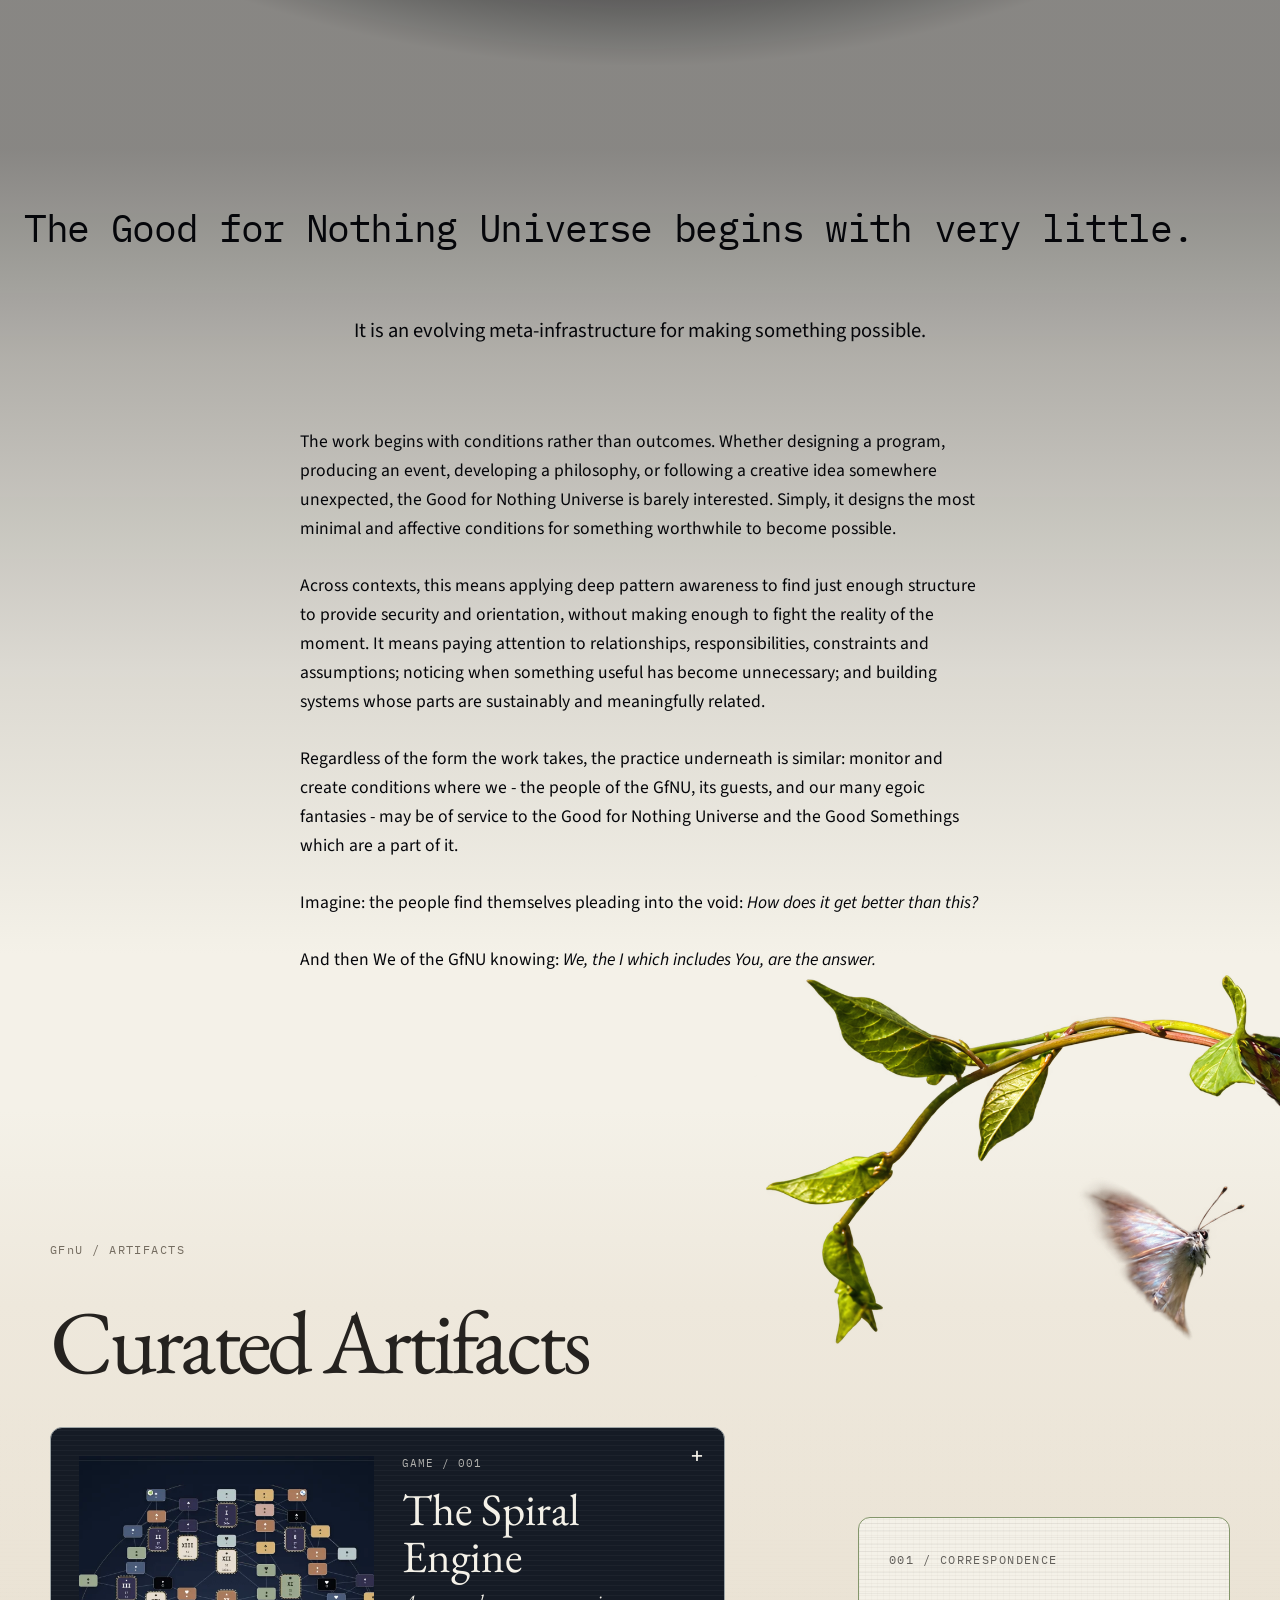
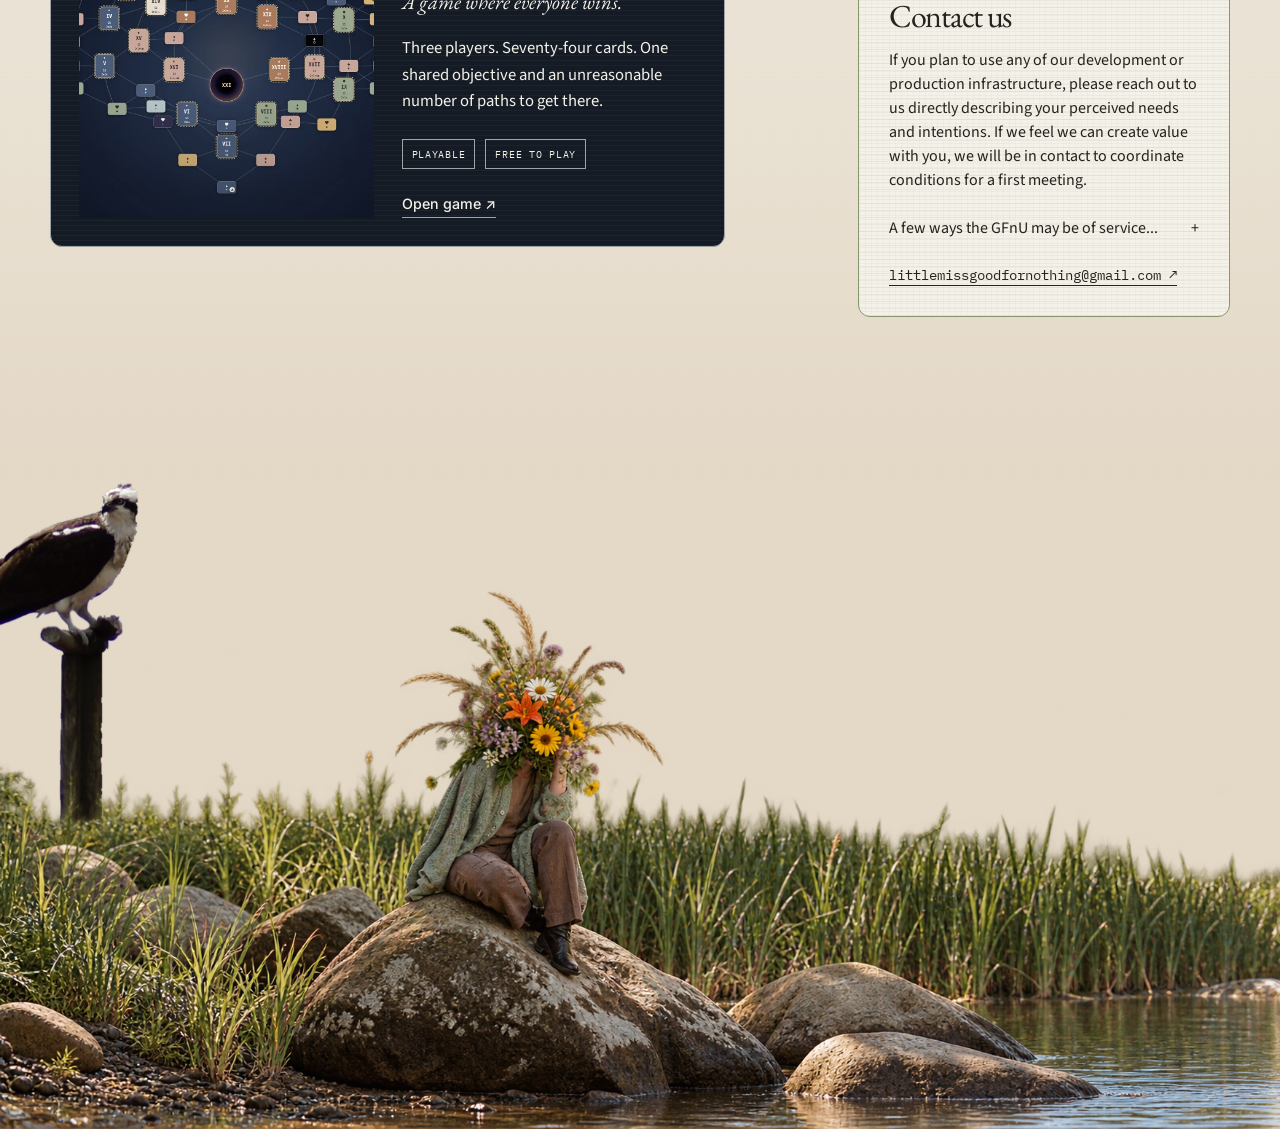
==== commit 33d09ecb: "adjust scaling and positioning of environmental elements.html" ====
--- a/index.html
+++ b/index.html
@@ -376,7 +376,7 @@
   display: block;
   position: absolute;
 
-  width: min(80vw, 950px);
+  width: min(72vw, 855px);
   max-width: none;
   height: auto;
 
@@ -429,12 +429,12 @@
   pointer-events: none;
 }
 
- .landscape-osprey {
+.landscape-osprey {
   position: absolute;
   z-index: 1;
 
-  left: 2%;
-  bottom: 0;
+  left: -8%;
+  bottom: 20%;
 
   width: clamp(135px, 19vw, 290px);
   height: auto;
@@ -444,11 +444,11 @@
 
 @media (max-width: 700px) {
   .landscape-osprey {
-    left: -1%;
+    left: -8%;
+    bottom: 20%;
     width: 29%;
   }
 }
-
 @media (max-width: 700px) {
   .landscape-osprey {
     left: 2%;
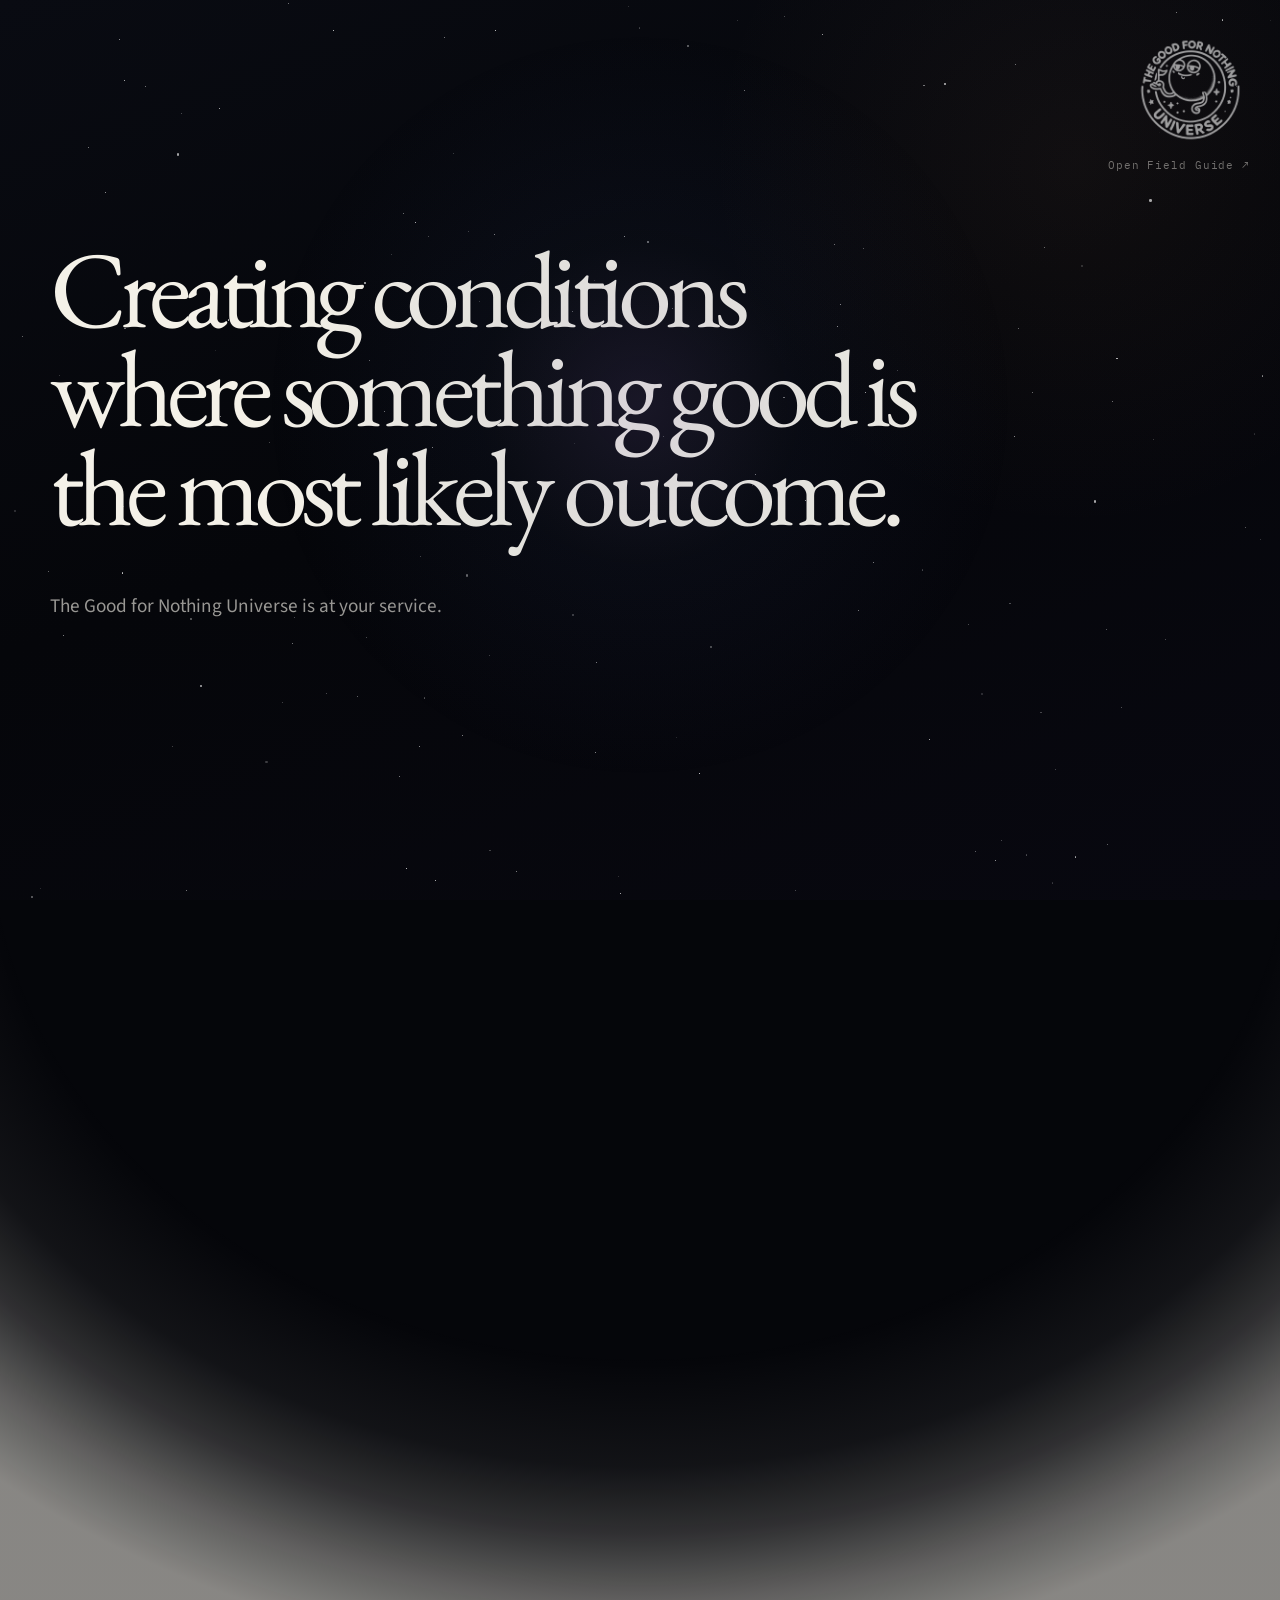
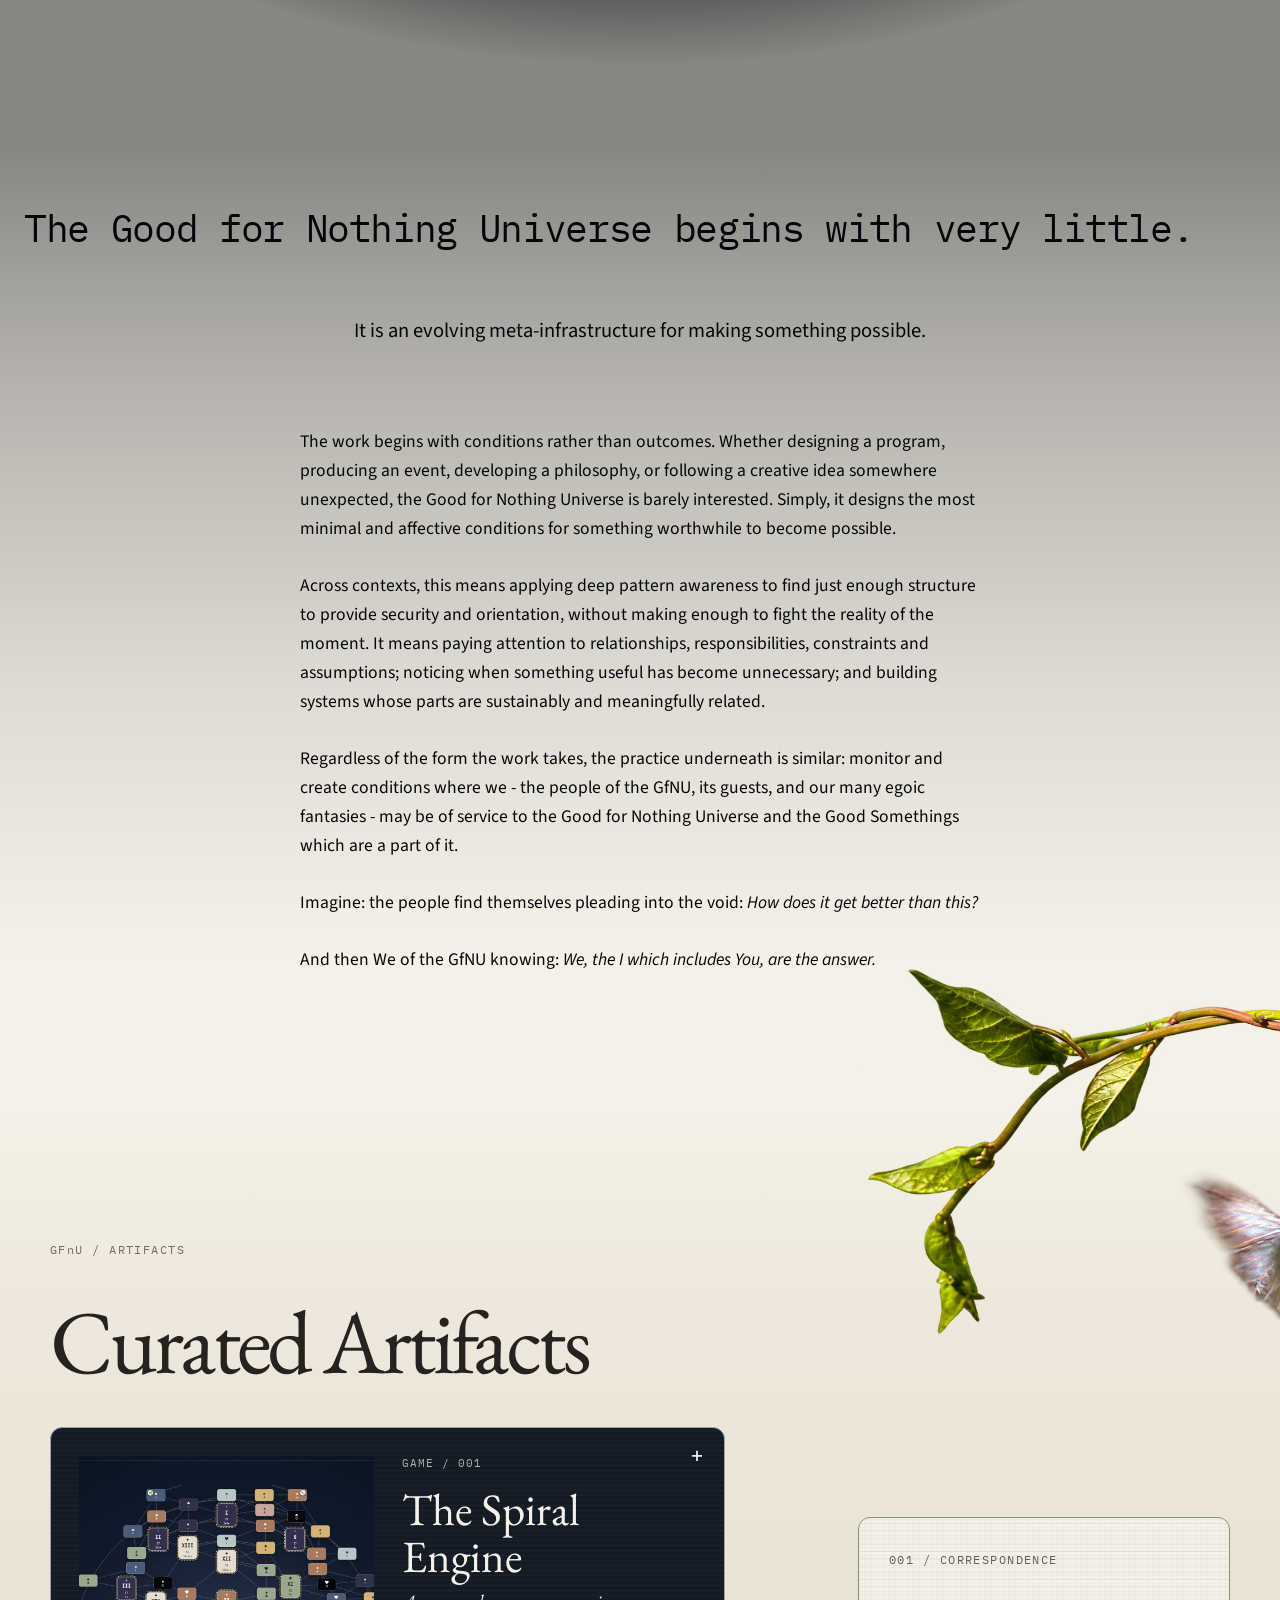
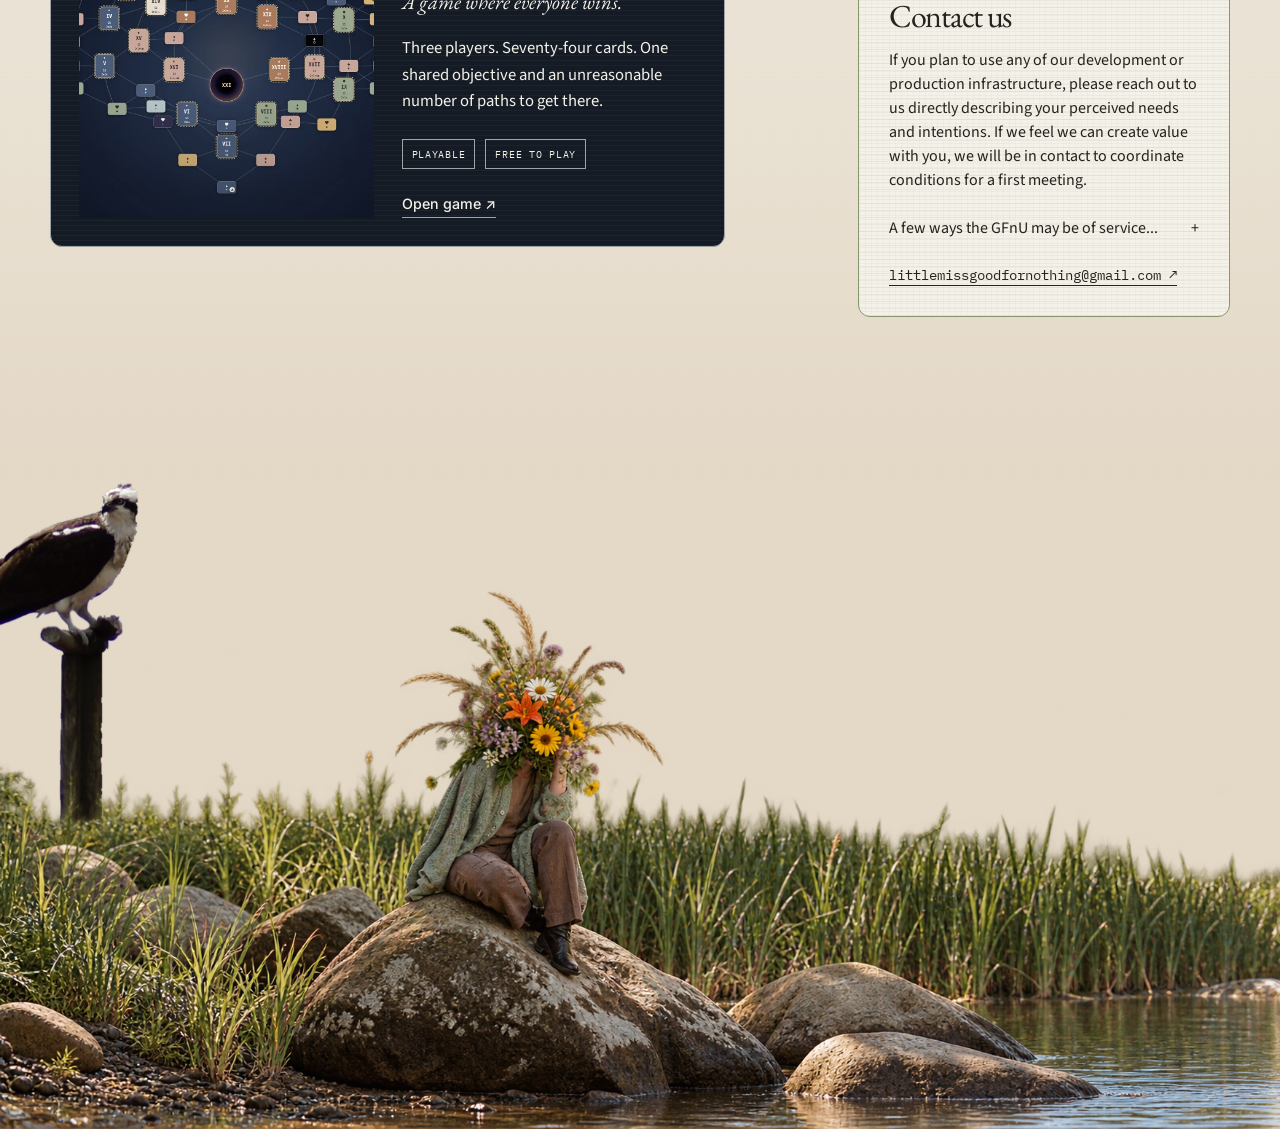
==== commit 73bf2e56: "experiment scale and positioning of moth and branch.html" ====
--- a/index.html
+++ b/index.html
@@ -380,8 +380,8 @@
   max-width: none;
   height: auto;
 
-  top: -50px;
-  left: 125%;
+  top: -60px;
+  left: 140%;
 
   transform: translateX(-50%);
   pointer-events: none;
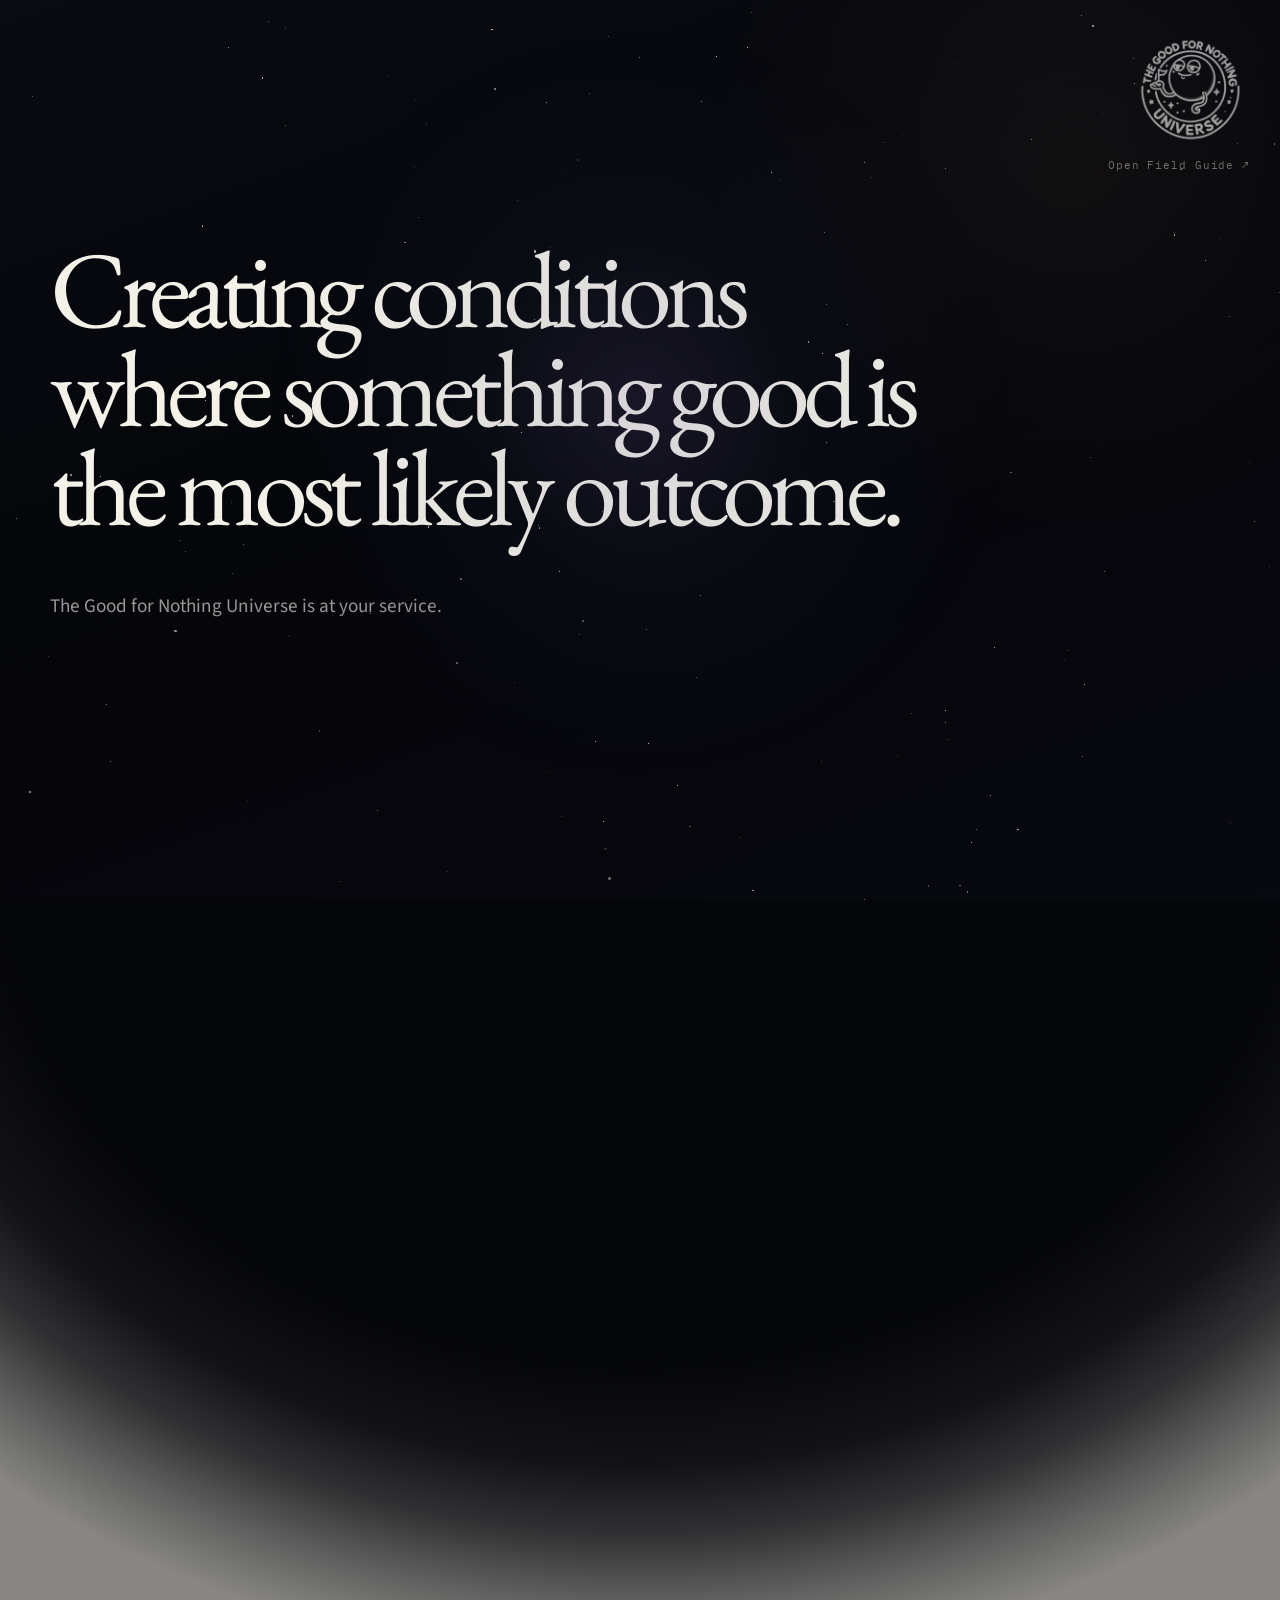
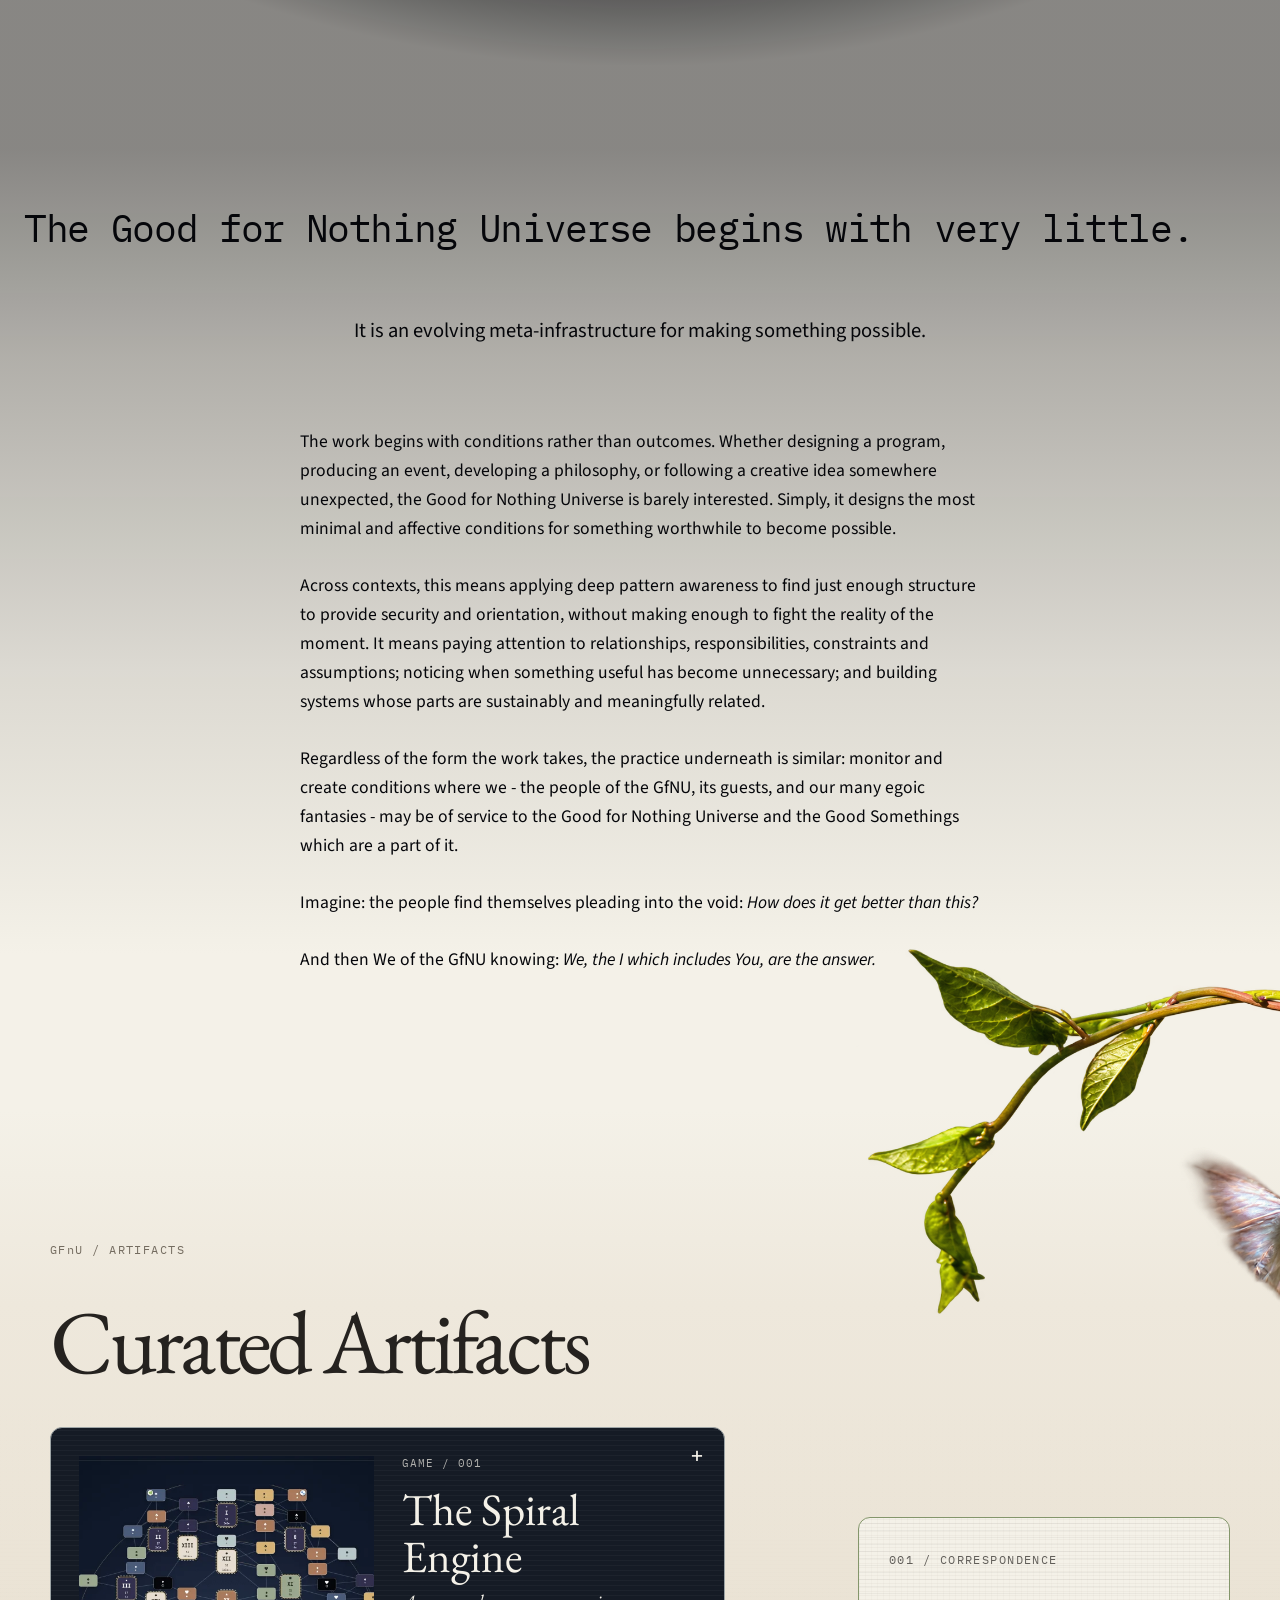
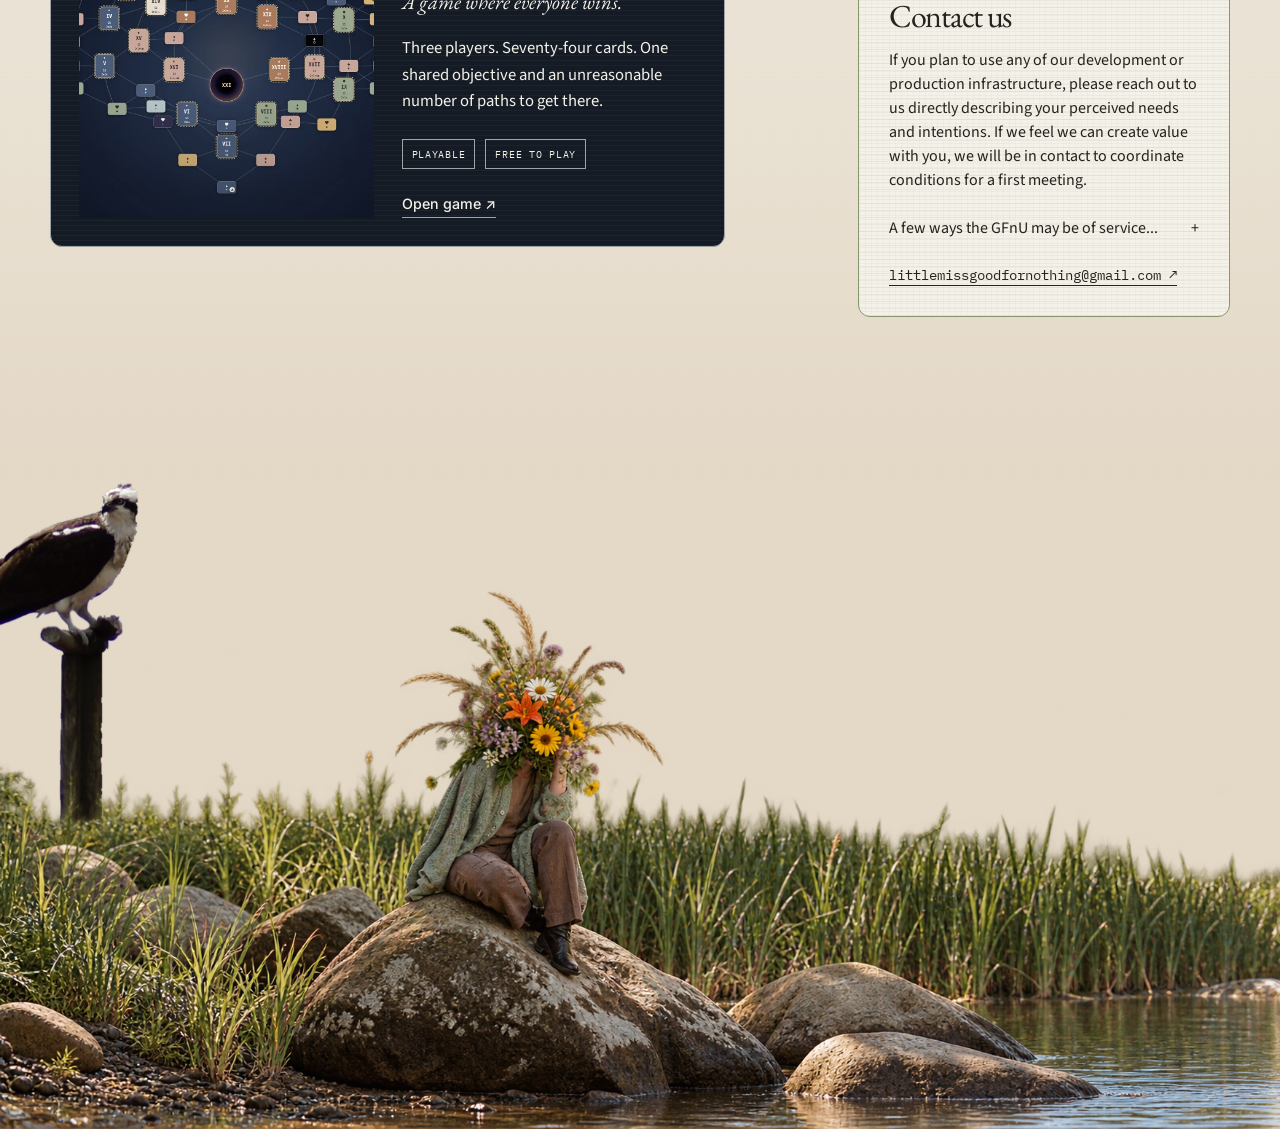
==== commit 10e9f9f1: "adjust positioning of moth environmental image.html" ====
--- a/index.html
+++ b/index.html
@@ -380,7 +380,7 @@
   max-width: none;
   height: auto;
 
-  top: -60px;
+  top: -80px;
   left: 140%;
 
   transform: translateX(-50%);
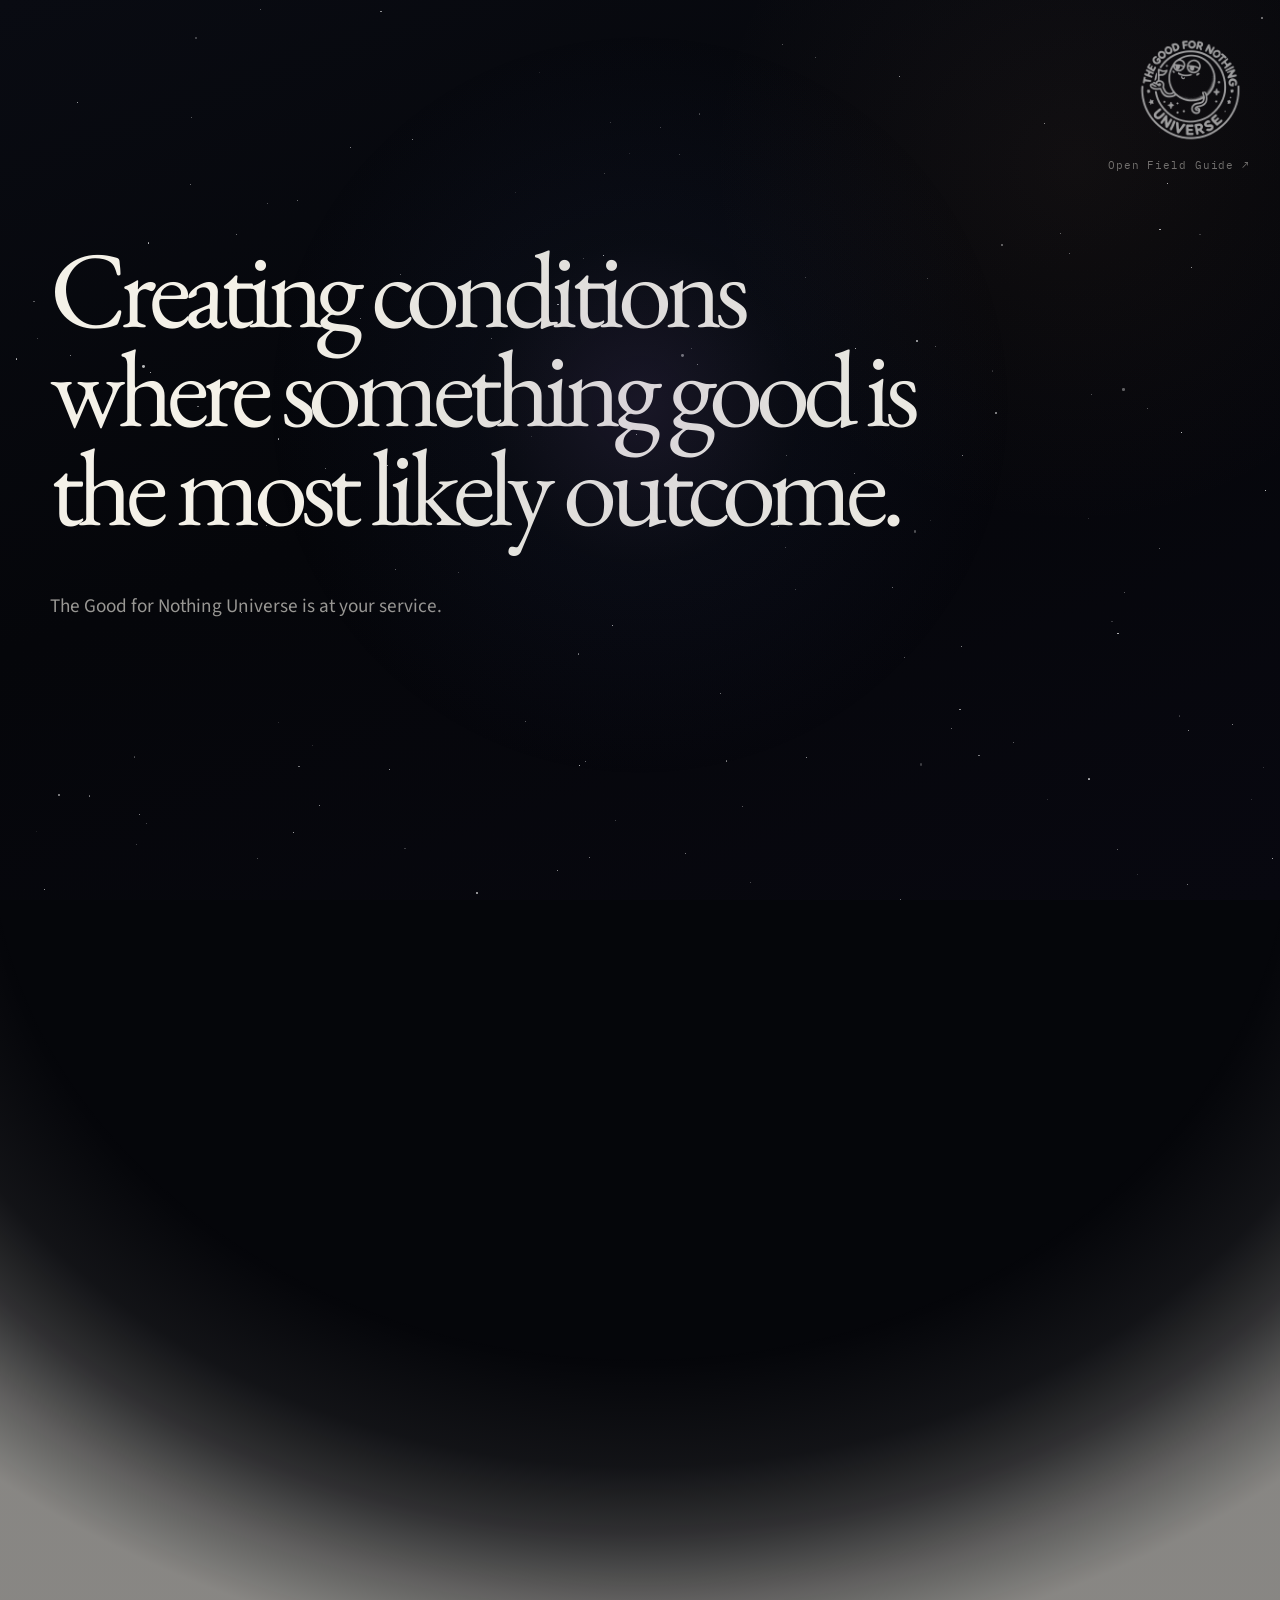
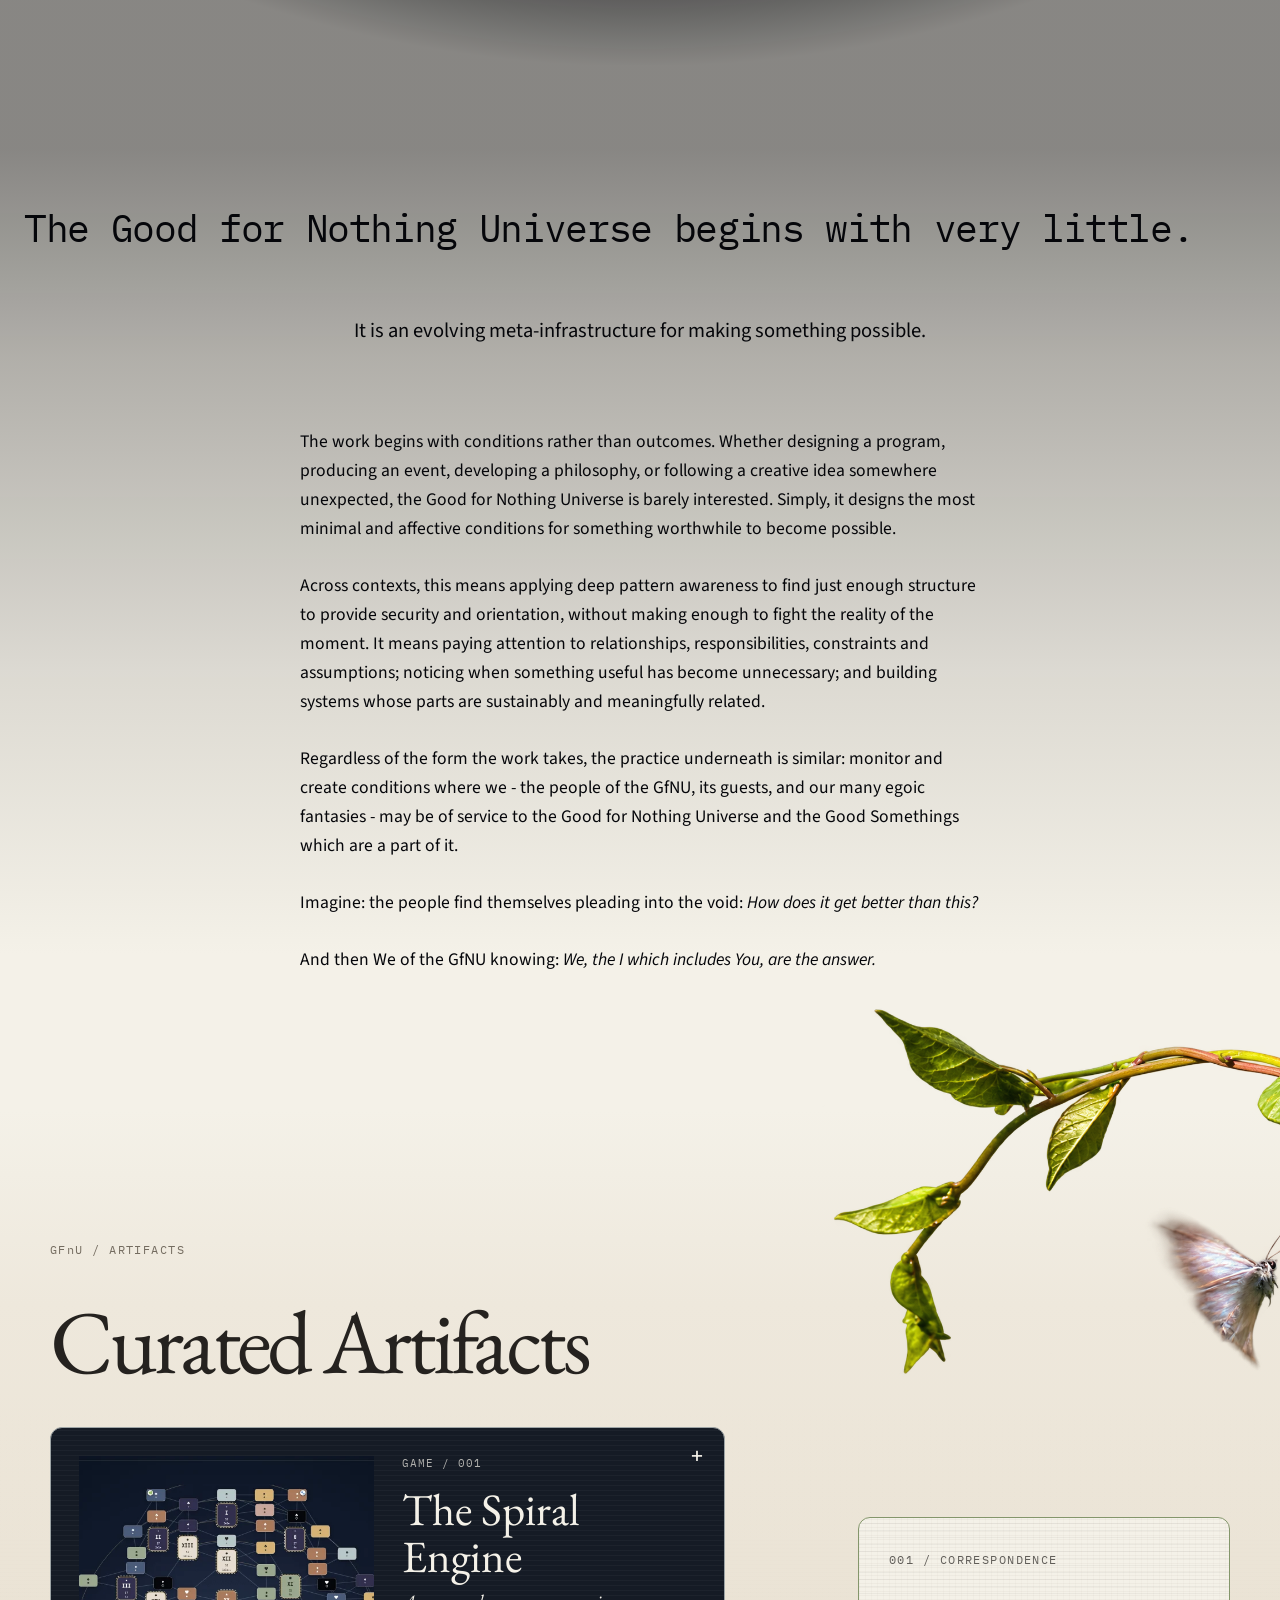
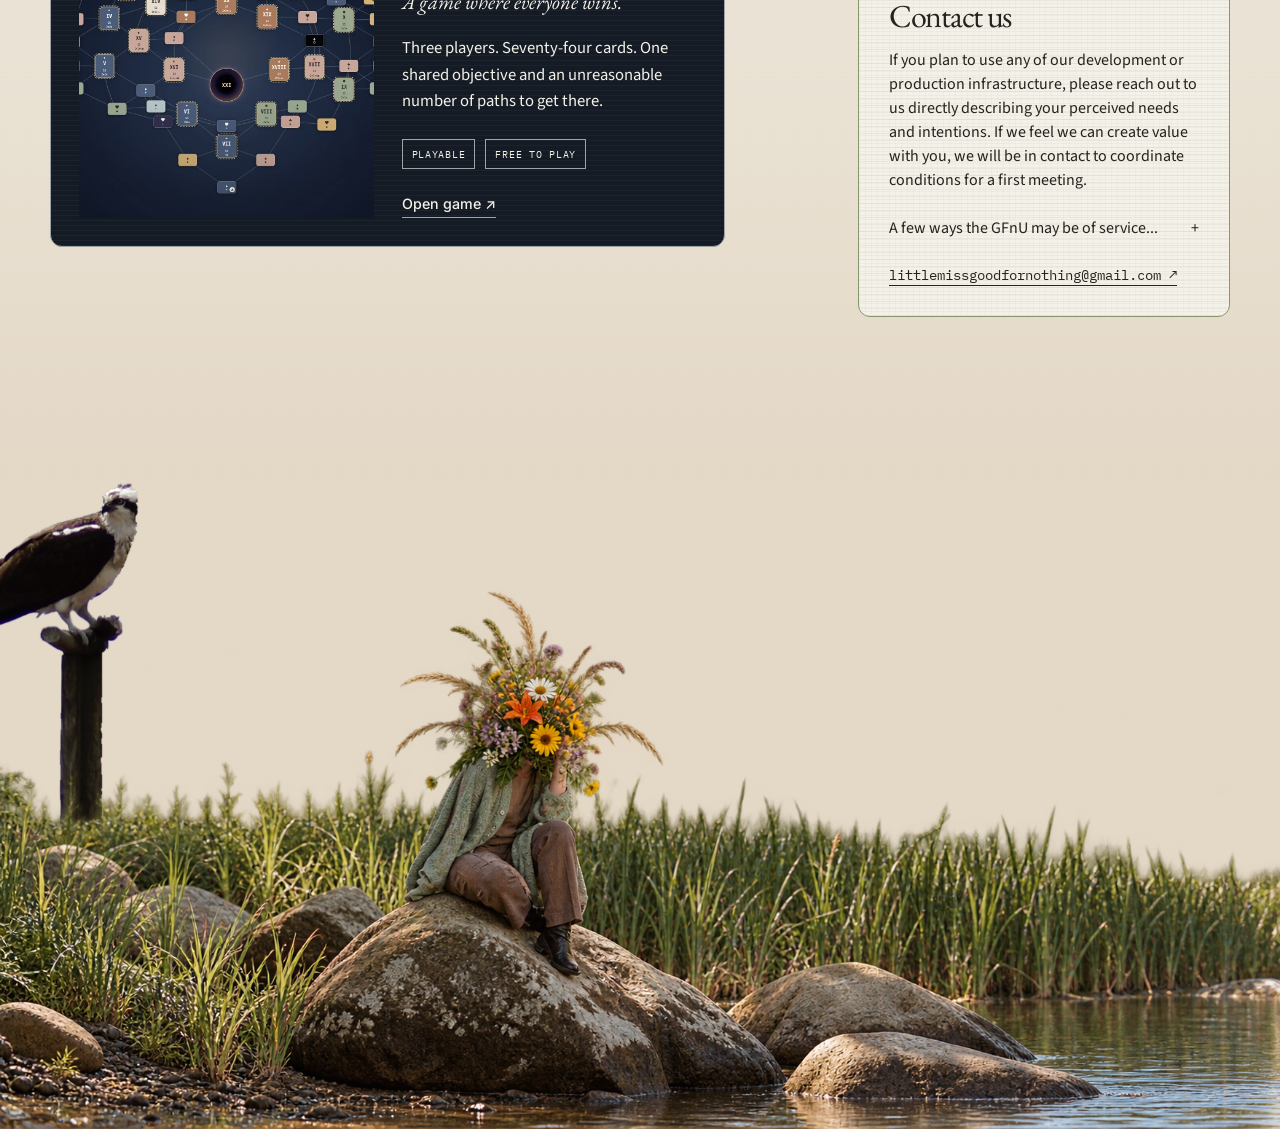
==== commit c9c01bd1: "test positioning of moth environmental image.html" ====
--- a/index.html
+++ b/index.html
@@ -380,8 +380,8 @@
   max-width: none;
   height: auto;
 
-  top: -80px;
-  left: 140%;
+  top: -20px;
+  left: 135%;
 
   transform: translateX(-50%);
   pointer-events: none;
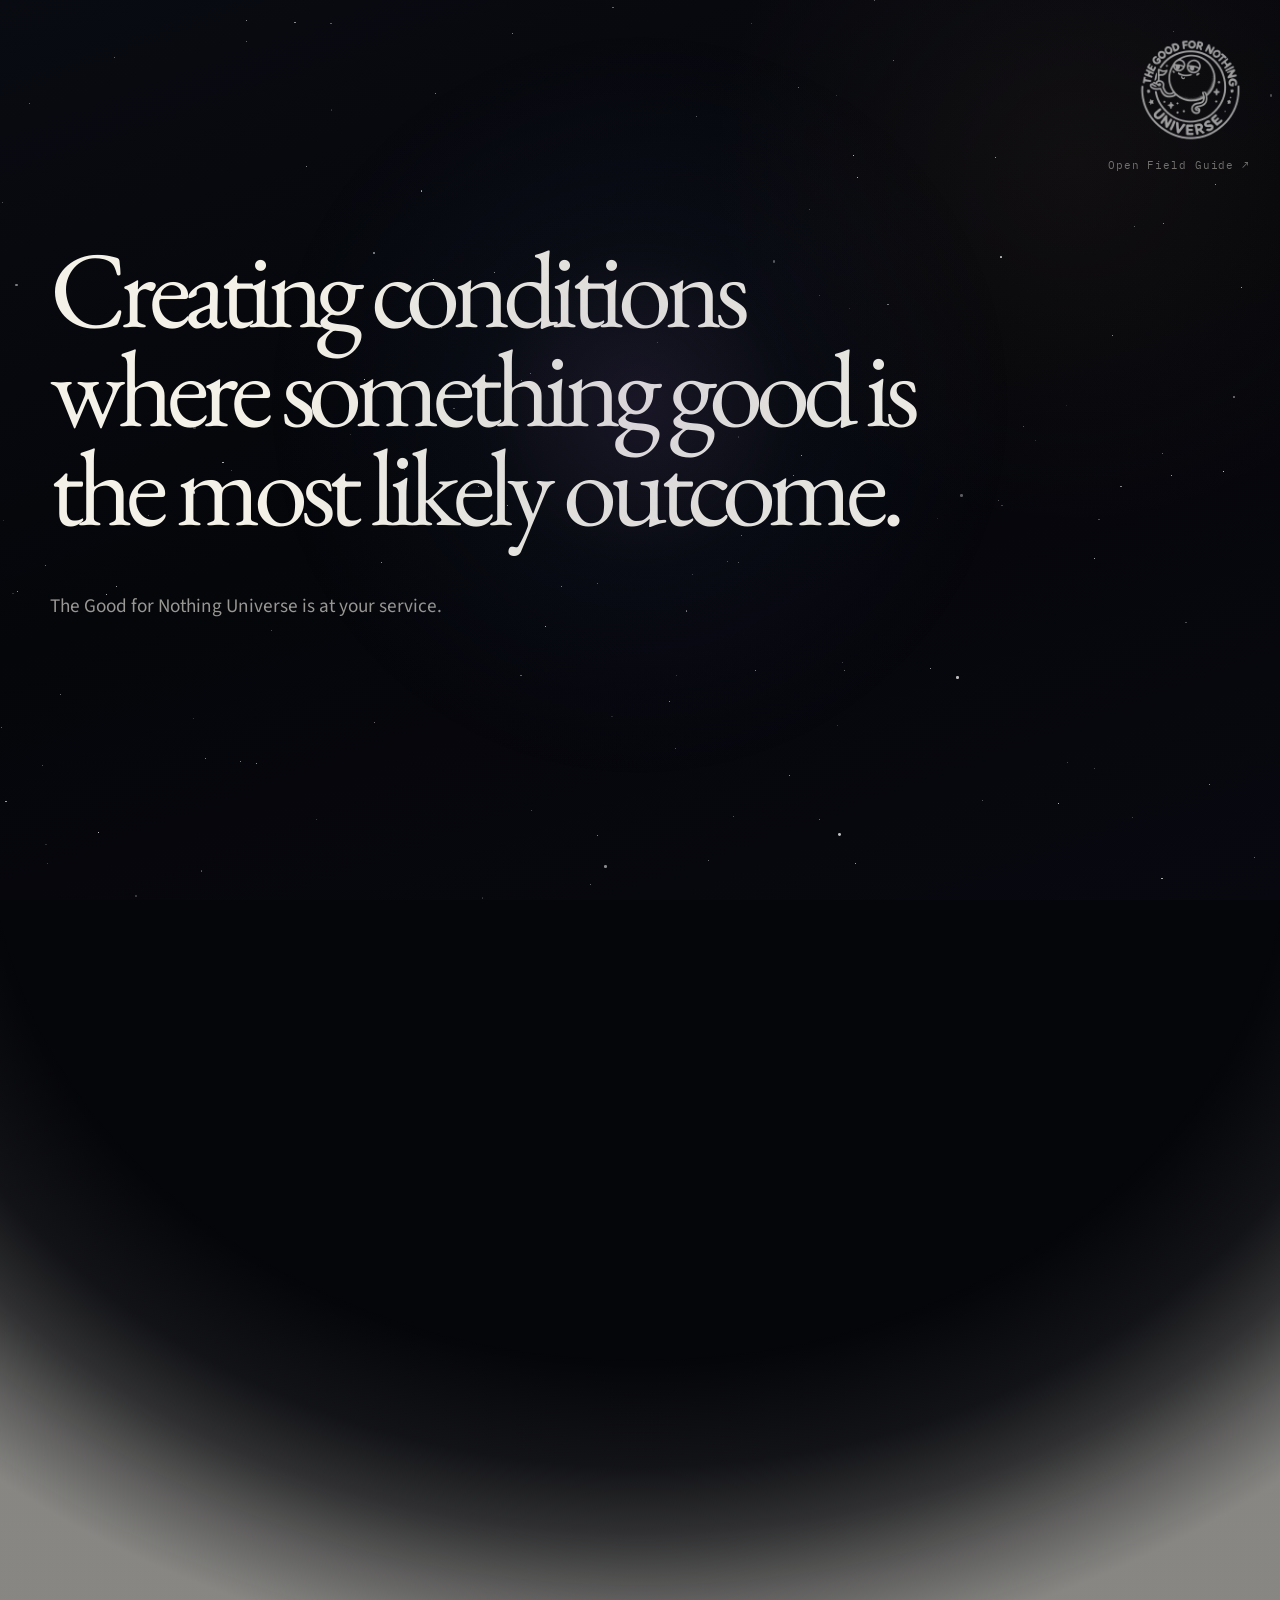
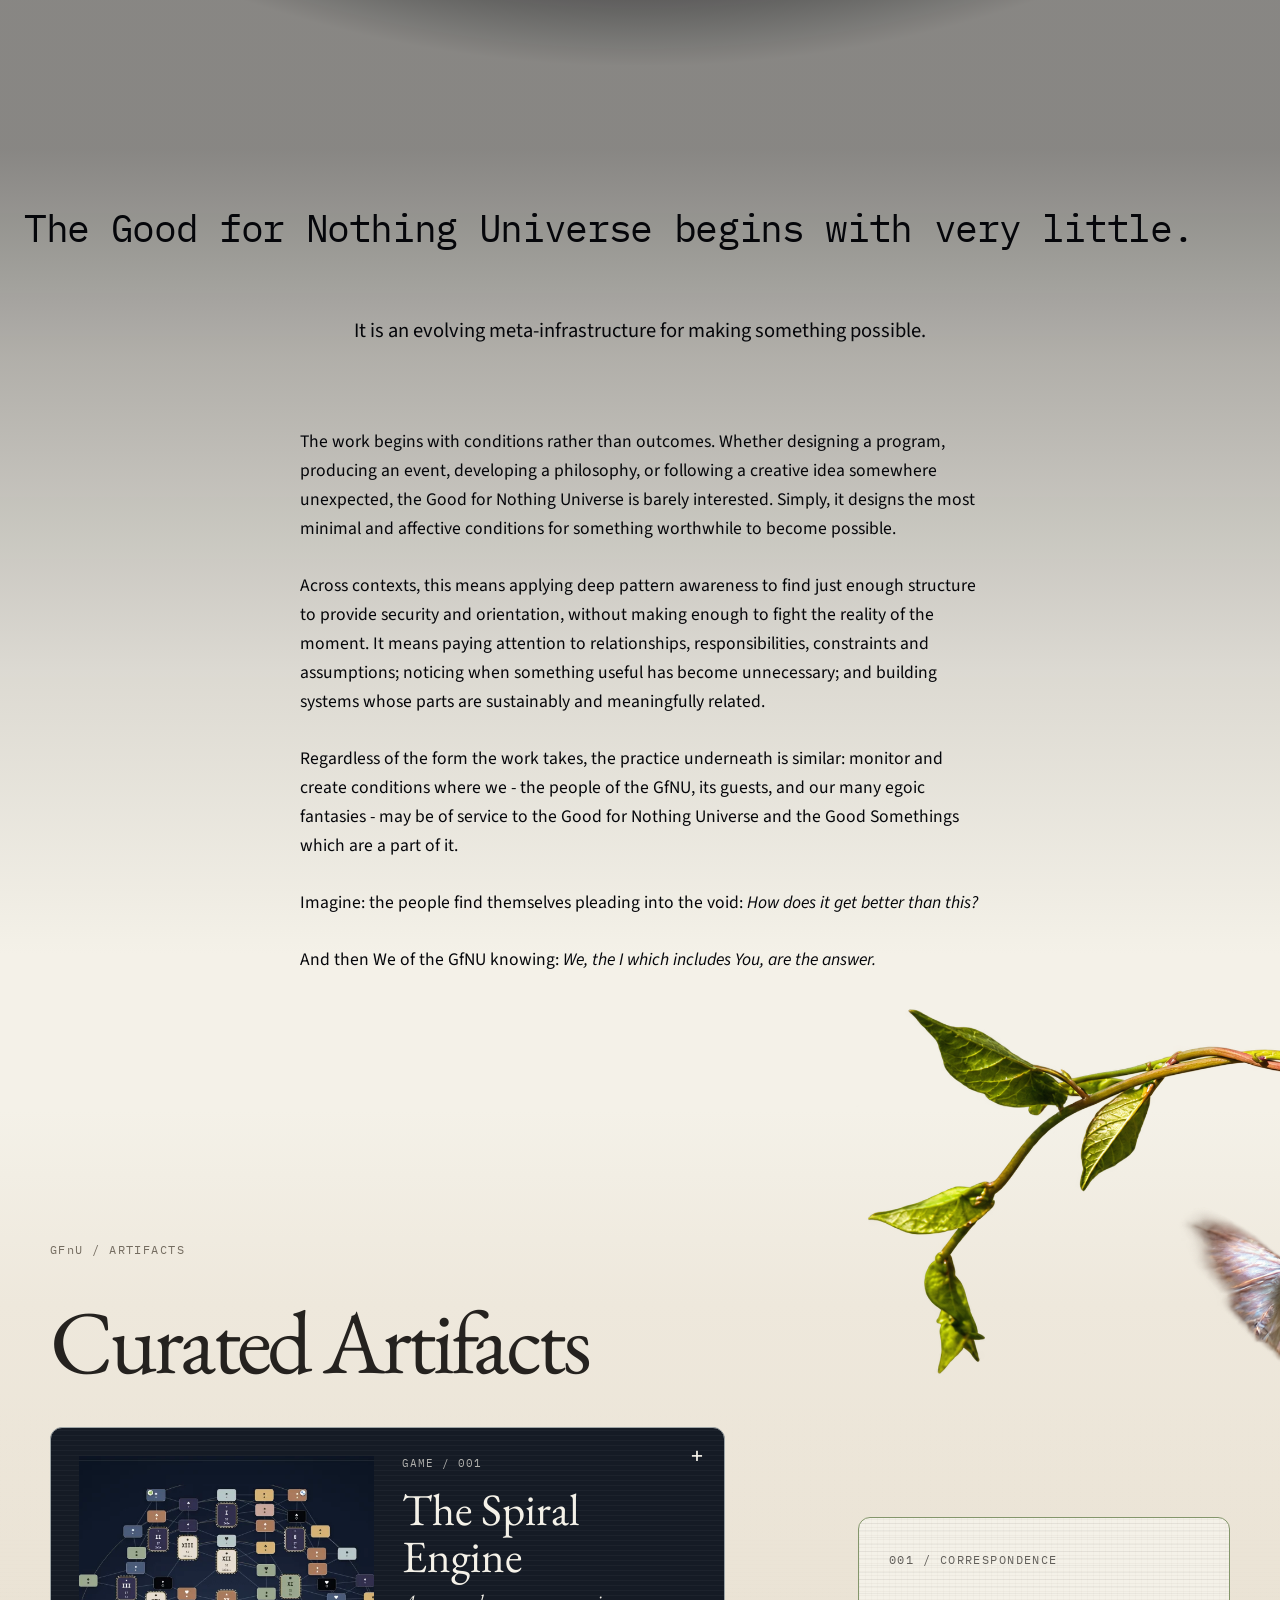
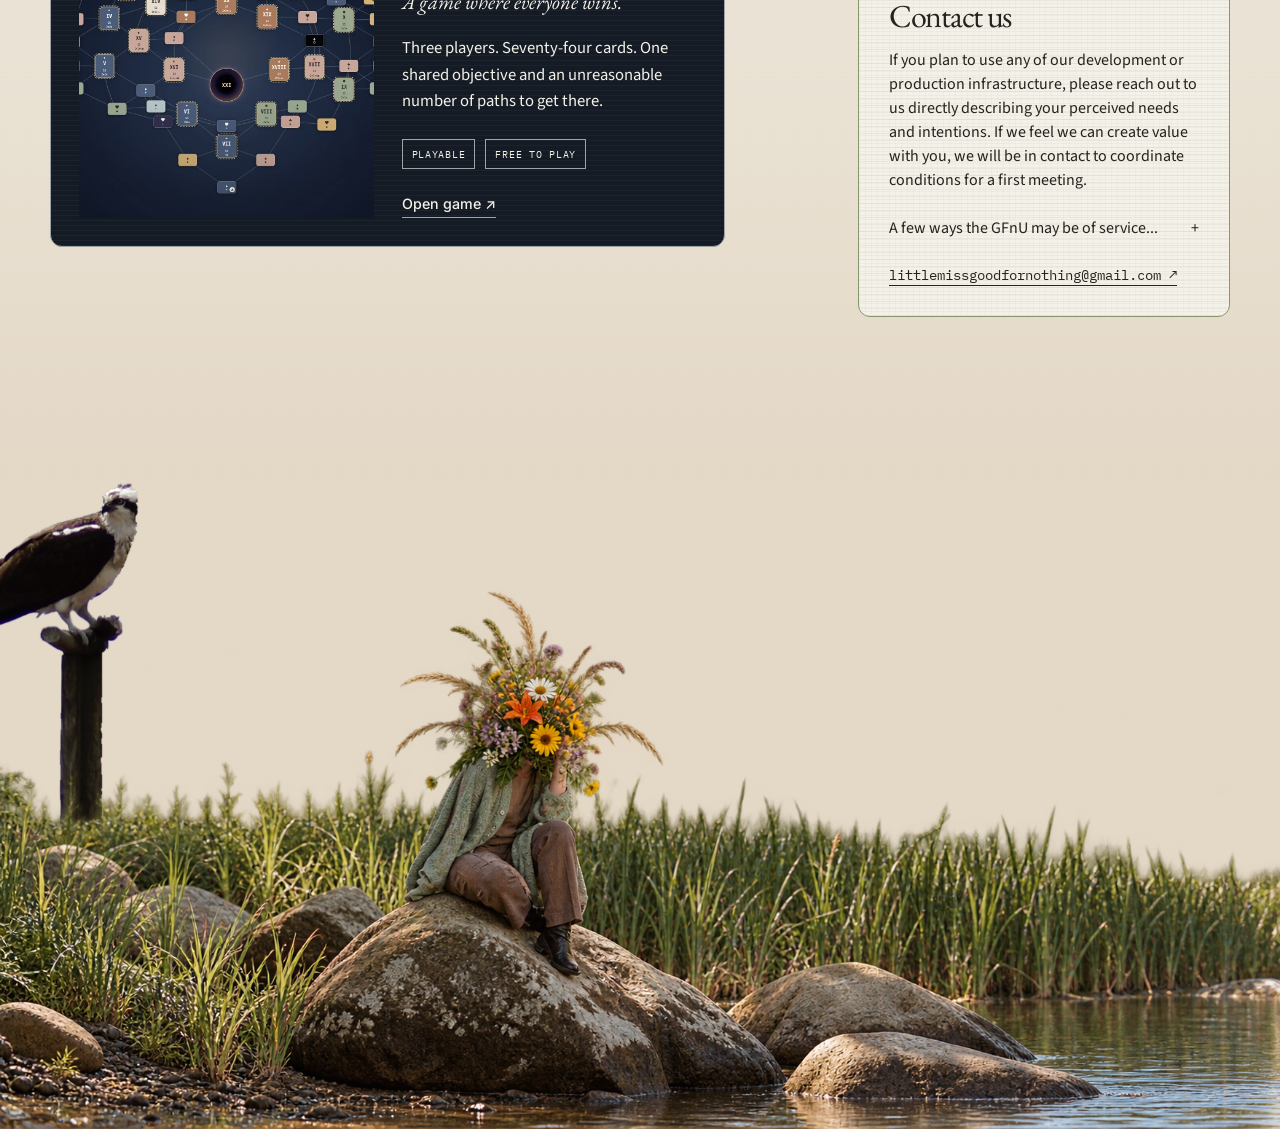
==== commit d39c6fdc: "re-adjust horizontal positioning of moth environmental image.html" ====
--- a/index.html
+++ b/index.html
@@ -381,7 +381,7 @@
   height: auto;
 
   top: -20px;
-  left: 135%;
+  left: 140%;
 
   transform: translateX(-50%);
   pointer-events: none;
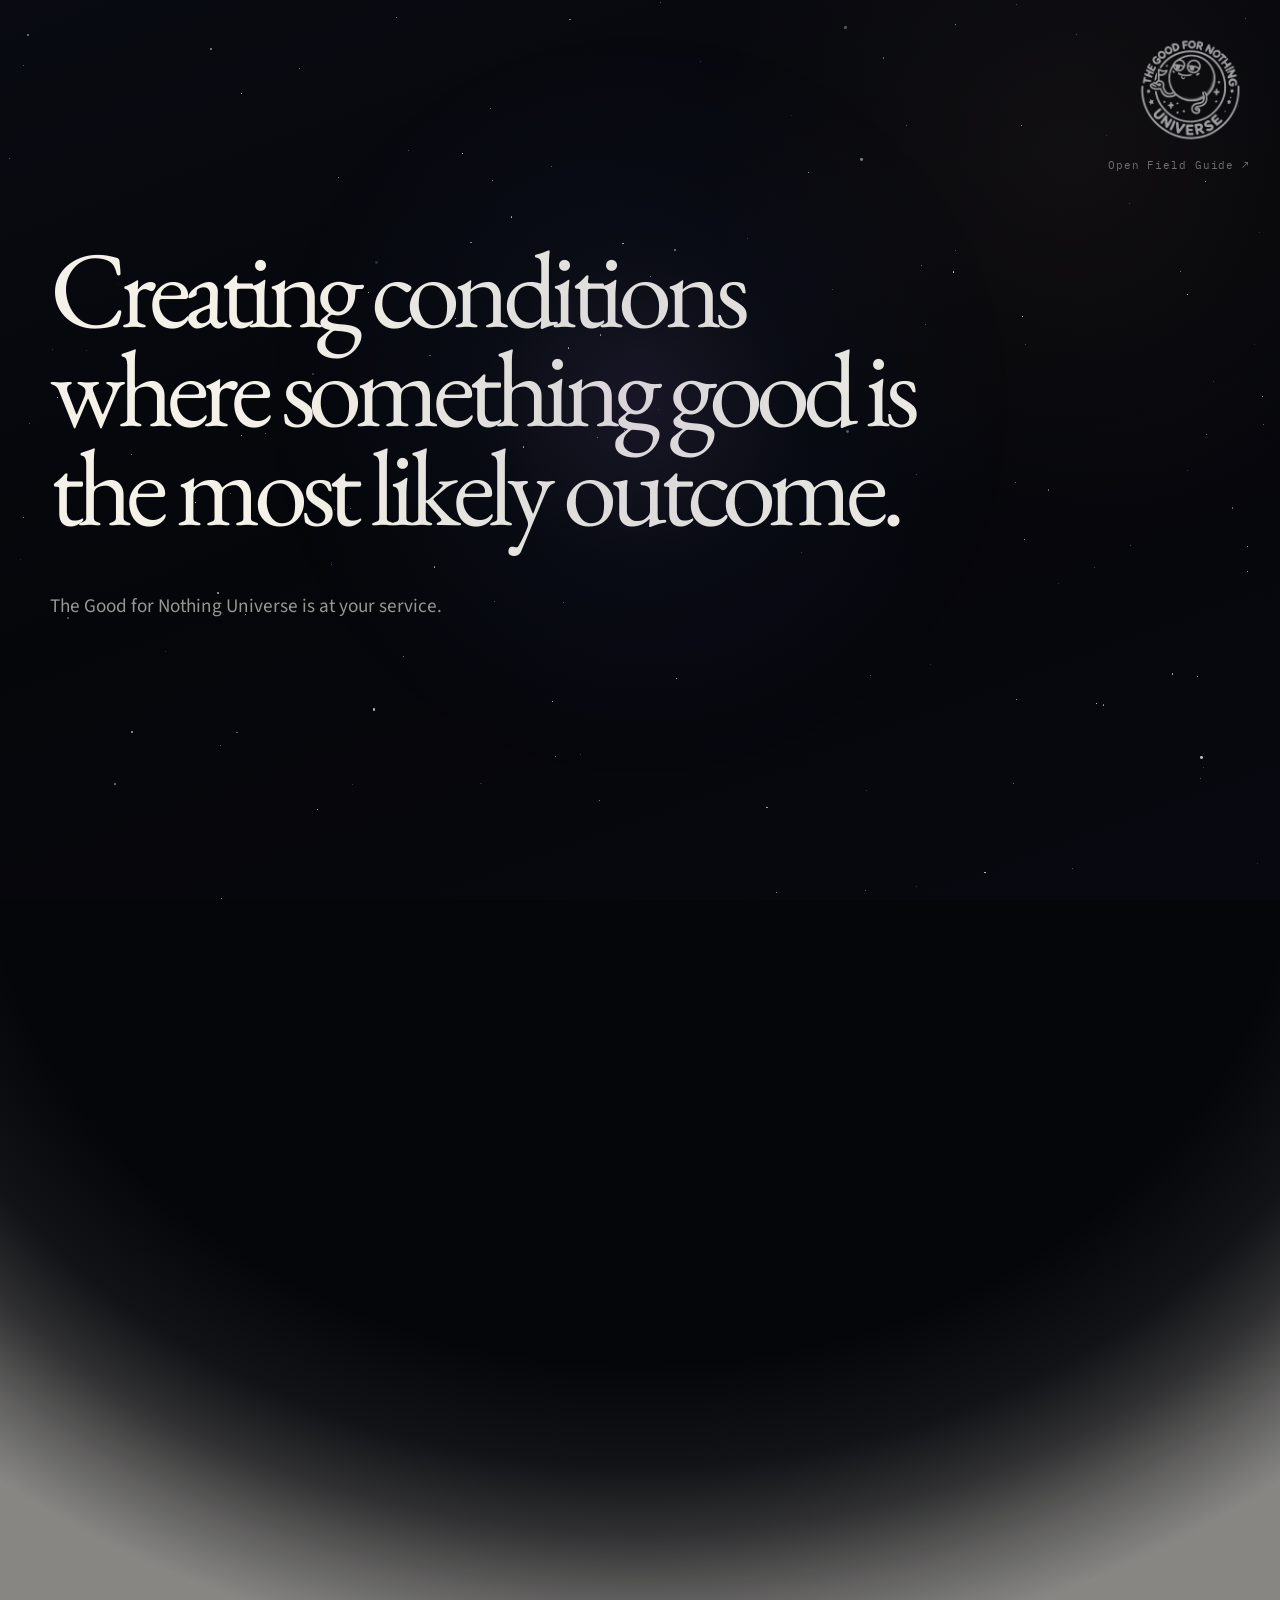
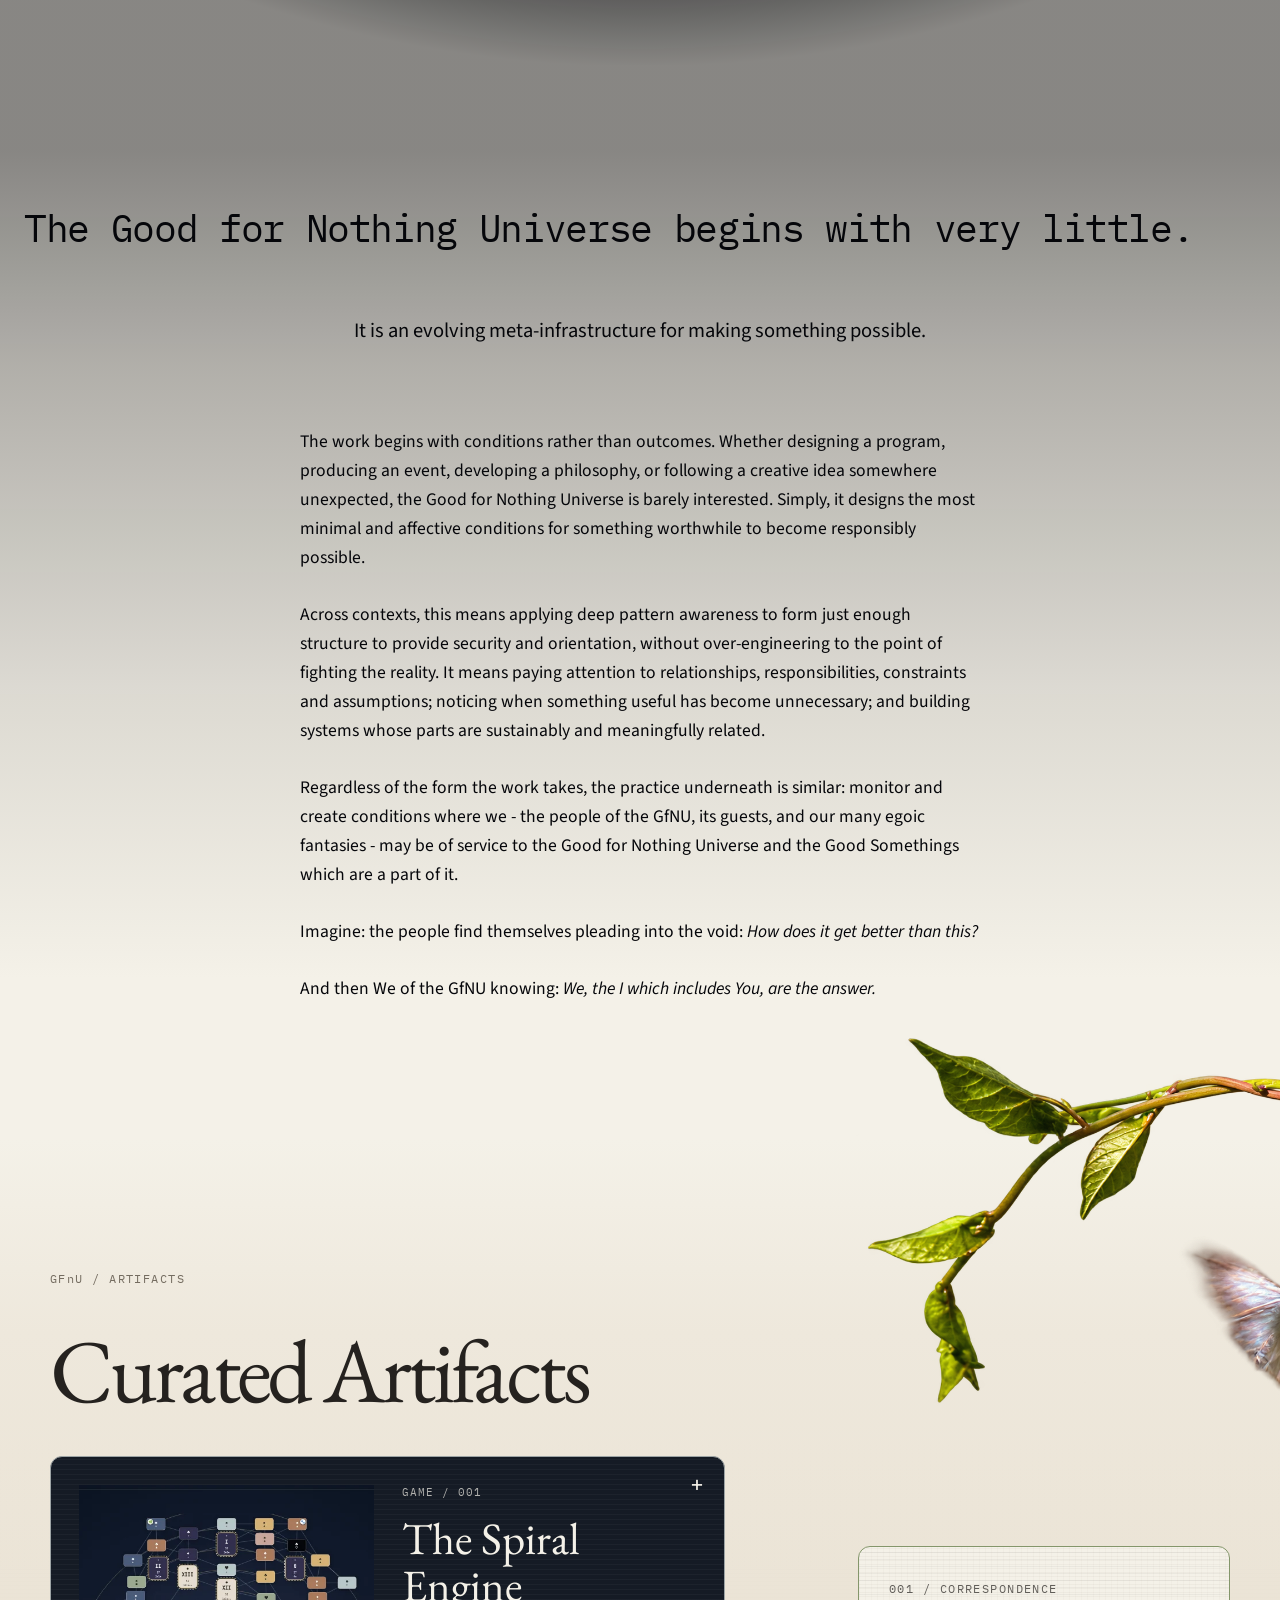
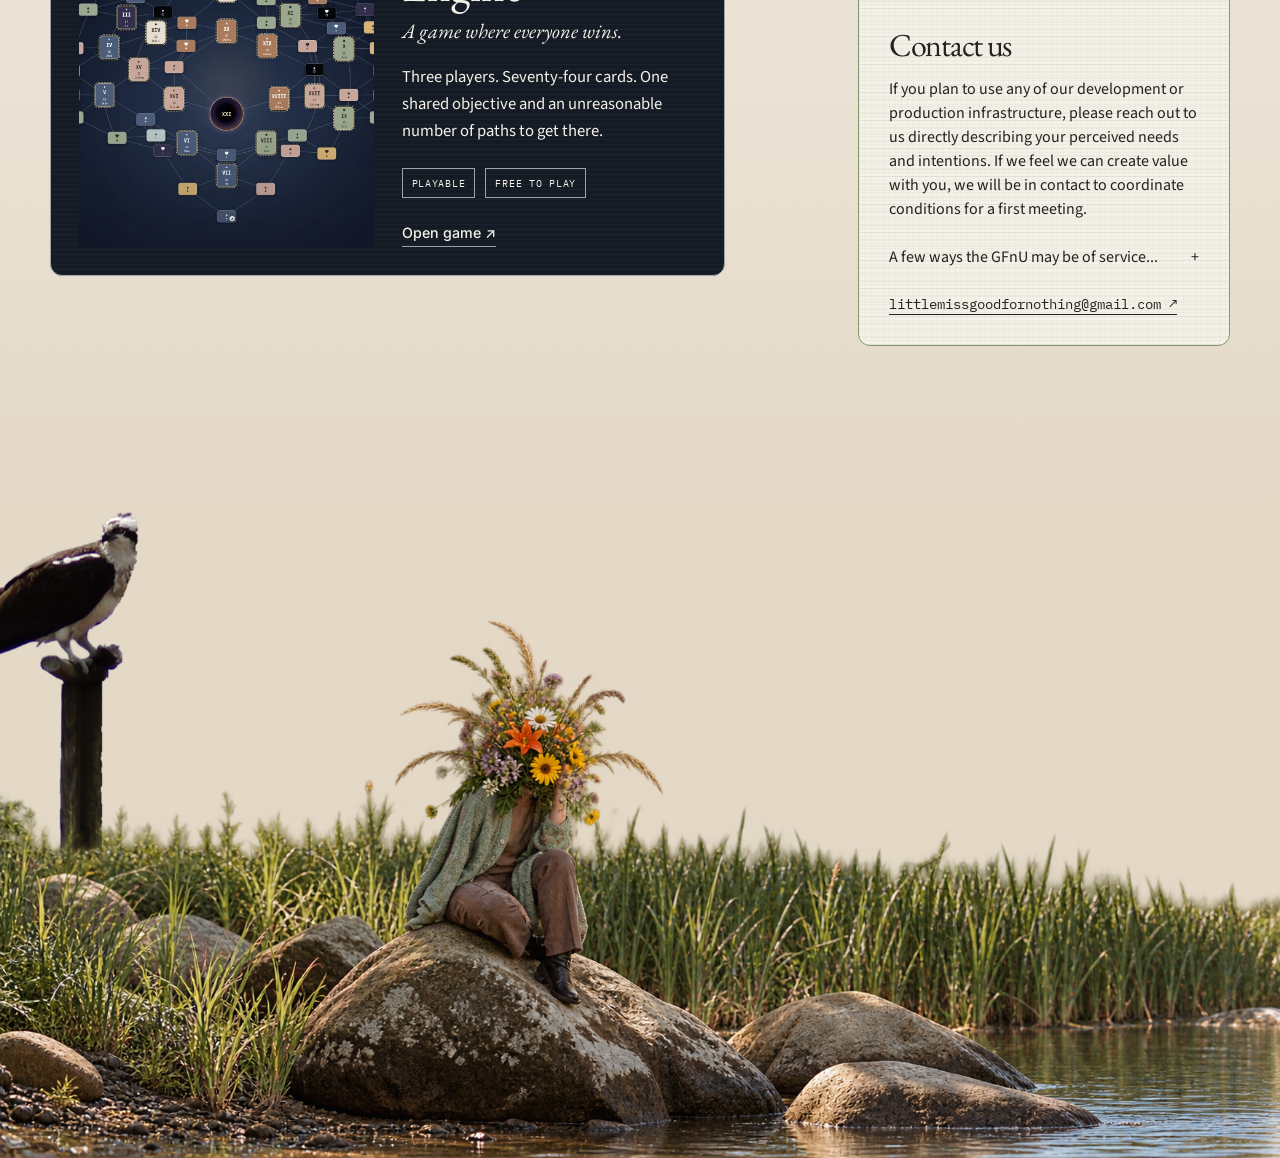
==== commit 3256b5ea: "Update copy on index.html" ====
--- a/index.html
+++ b/index.html
@@ -503,10 +503,10 @@
     <p class="ground-intro">  It is an evolving meta-infrastructure for making something possible.</p>
 <div class="ground-body">
   <p>
-    The work begins with conditions rather than outcomes. Whether designing a program, producing an event, developing a philosophy, or following a creative idea somewhere unexpected, the Good for Nothing Universe is barely interested. Simply, it designs the most minimal and affective conditions for something worthwhile to become possible.
+    The work begins with conditions rather than outcomes. Whether designing a program, producing an event, developing a philosophy, or following a creative idea somewhere unexpected, the Good for Nothing Universe is barely interested. Simply, it designs the most minimal and affective conditions for something worthwhile to become responsibly possible.
   </p>
   <p>
-    Across contexts, this means applying deep pattern awareness to find just enough structure to provide security and orientation, without making enough to fight the reality of the moment. It means paying attention to relationships, responsibilities, constraints and assumptions; noticing when something useful has become unnecessary; and building systems whose parts are sustainably and meaningfully related.
+    Across contexts, this means applying deep pattern awareness to form just enough structure to provide security and orientation, without over-engineering to the point of fighting the reality. It means paying attention to relationships, responsibilities, constraints and assumptions; noticing when something useful has become unnecessary; and building systems whose parts are sustainably and meaningfully related.
   </p>
   <p>
     Regardless of the form the work takes, the practice underneath is similar: monitor and create conditions where we - the people of the GfNU, its guests, and our many egoic fantasies - may be of service to the Good for Nothing Universe and the Good Somethings which are a part of it.   
